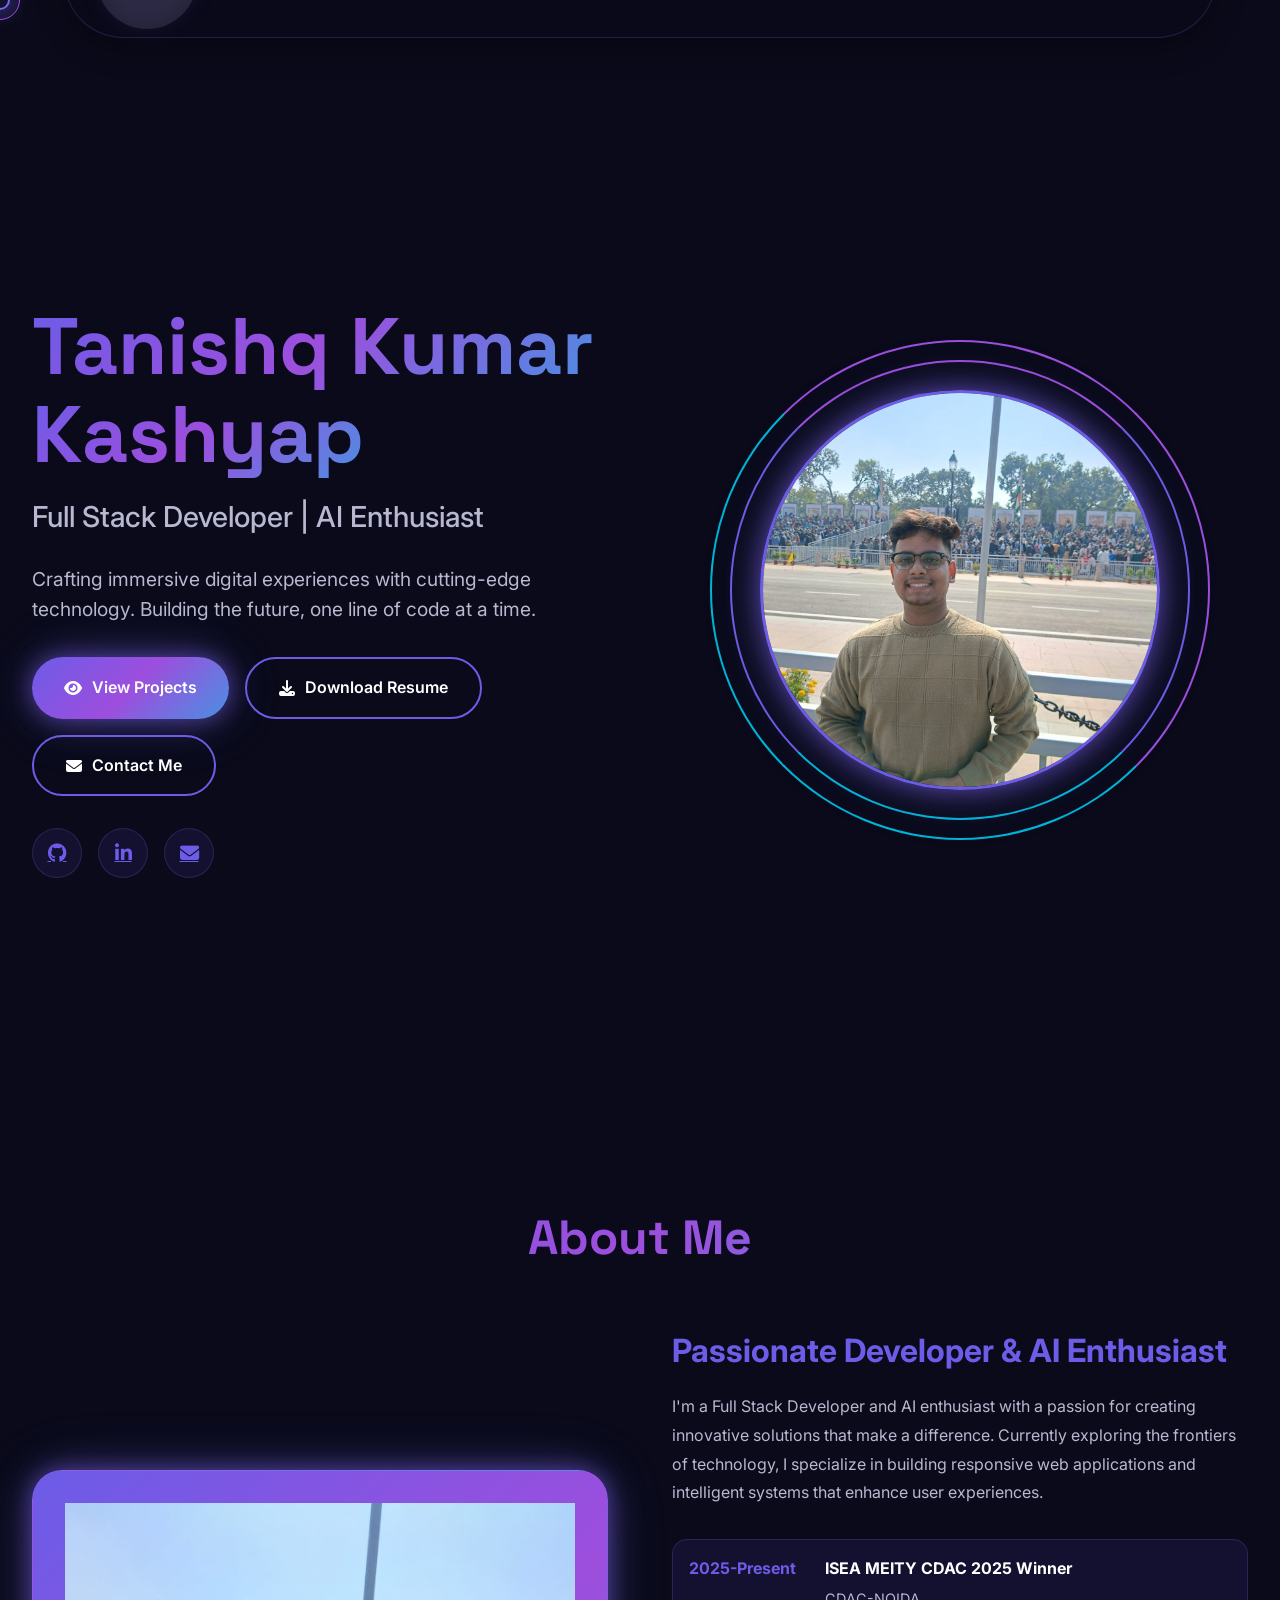
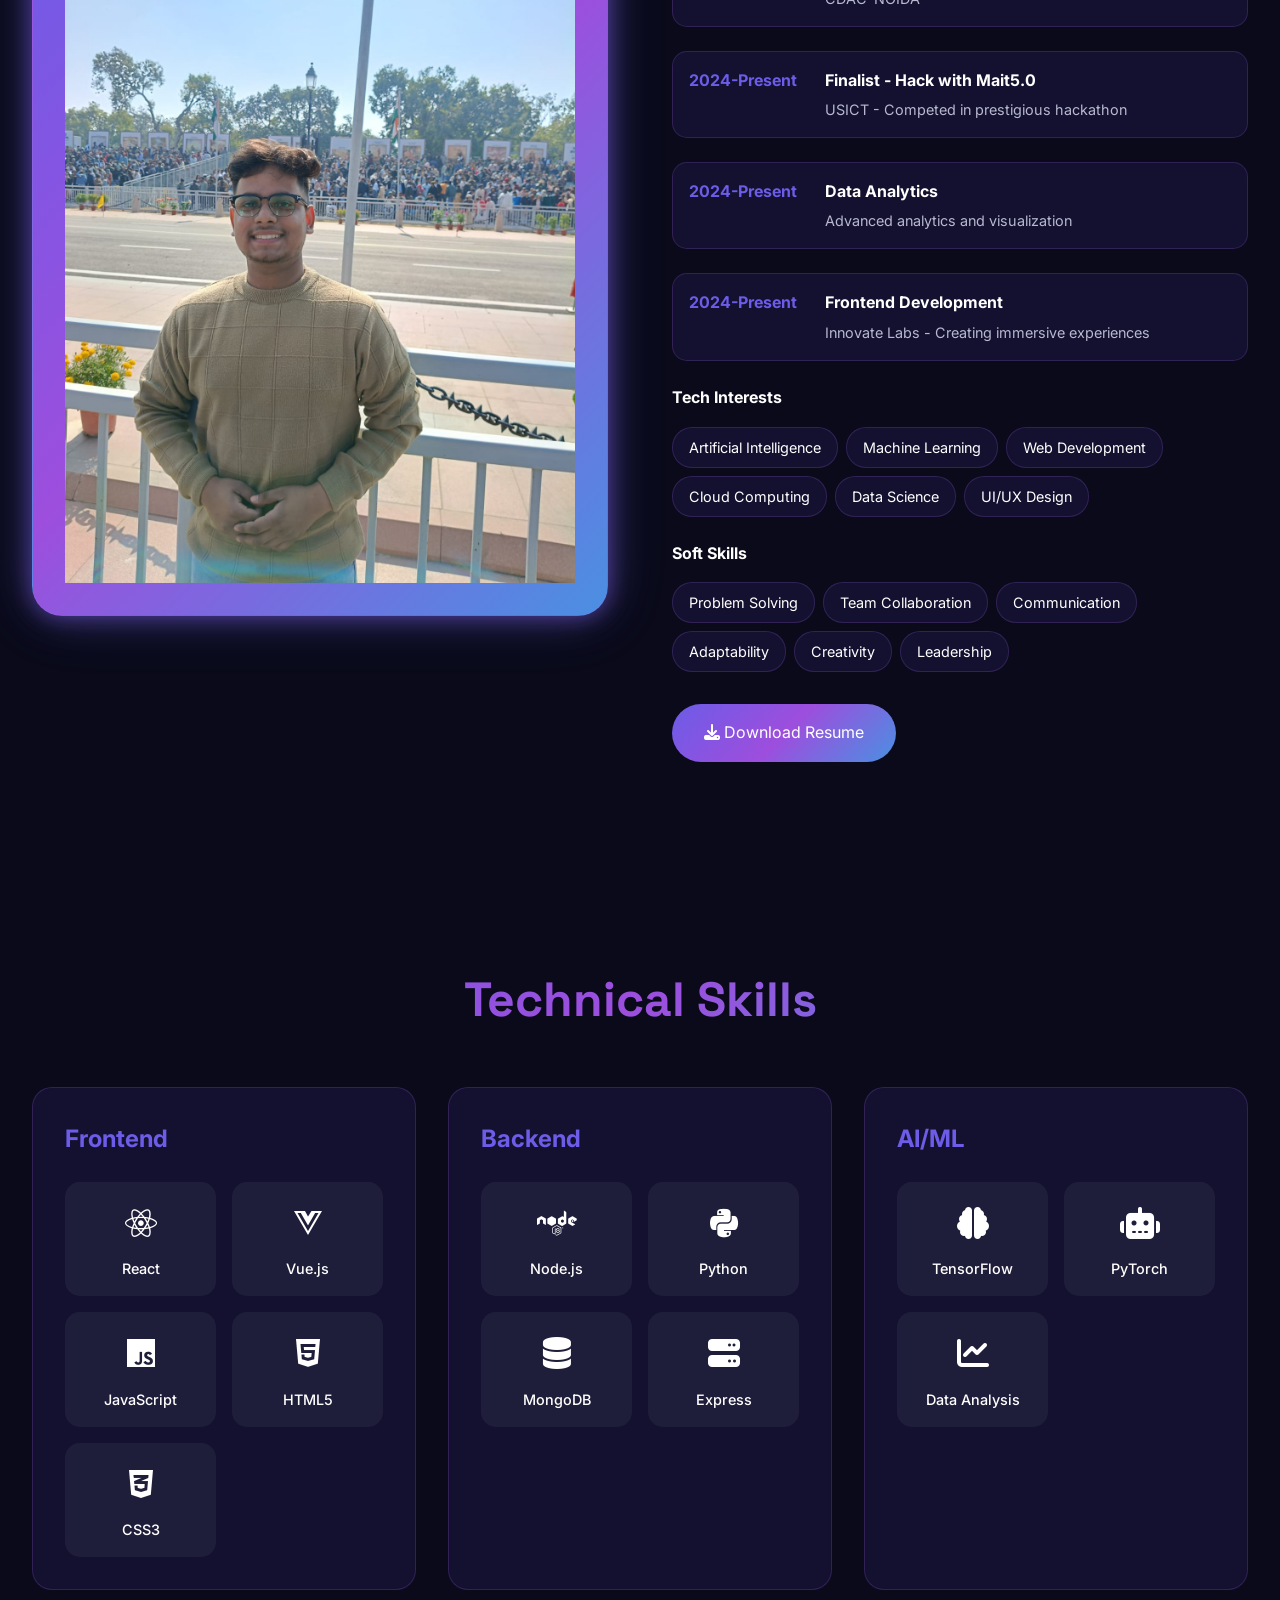
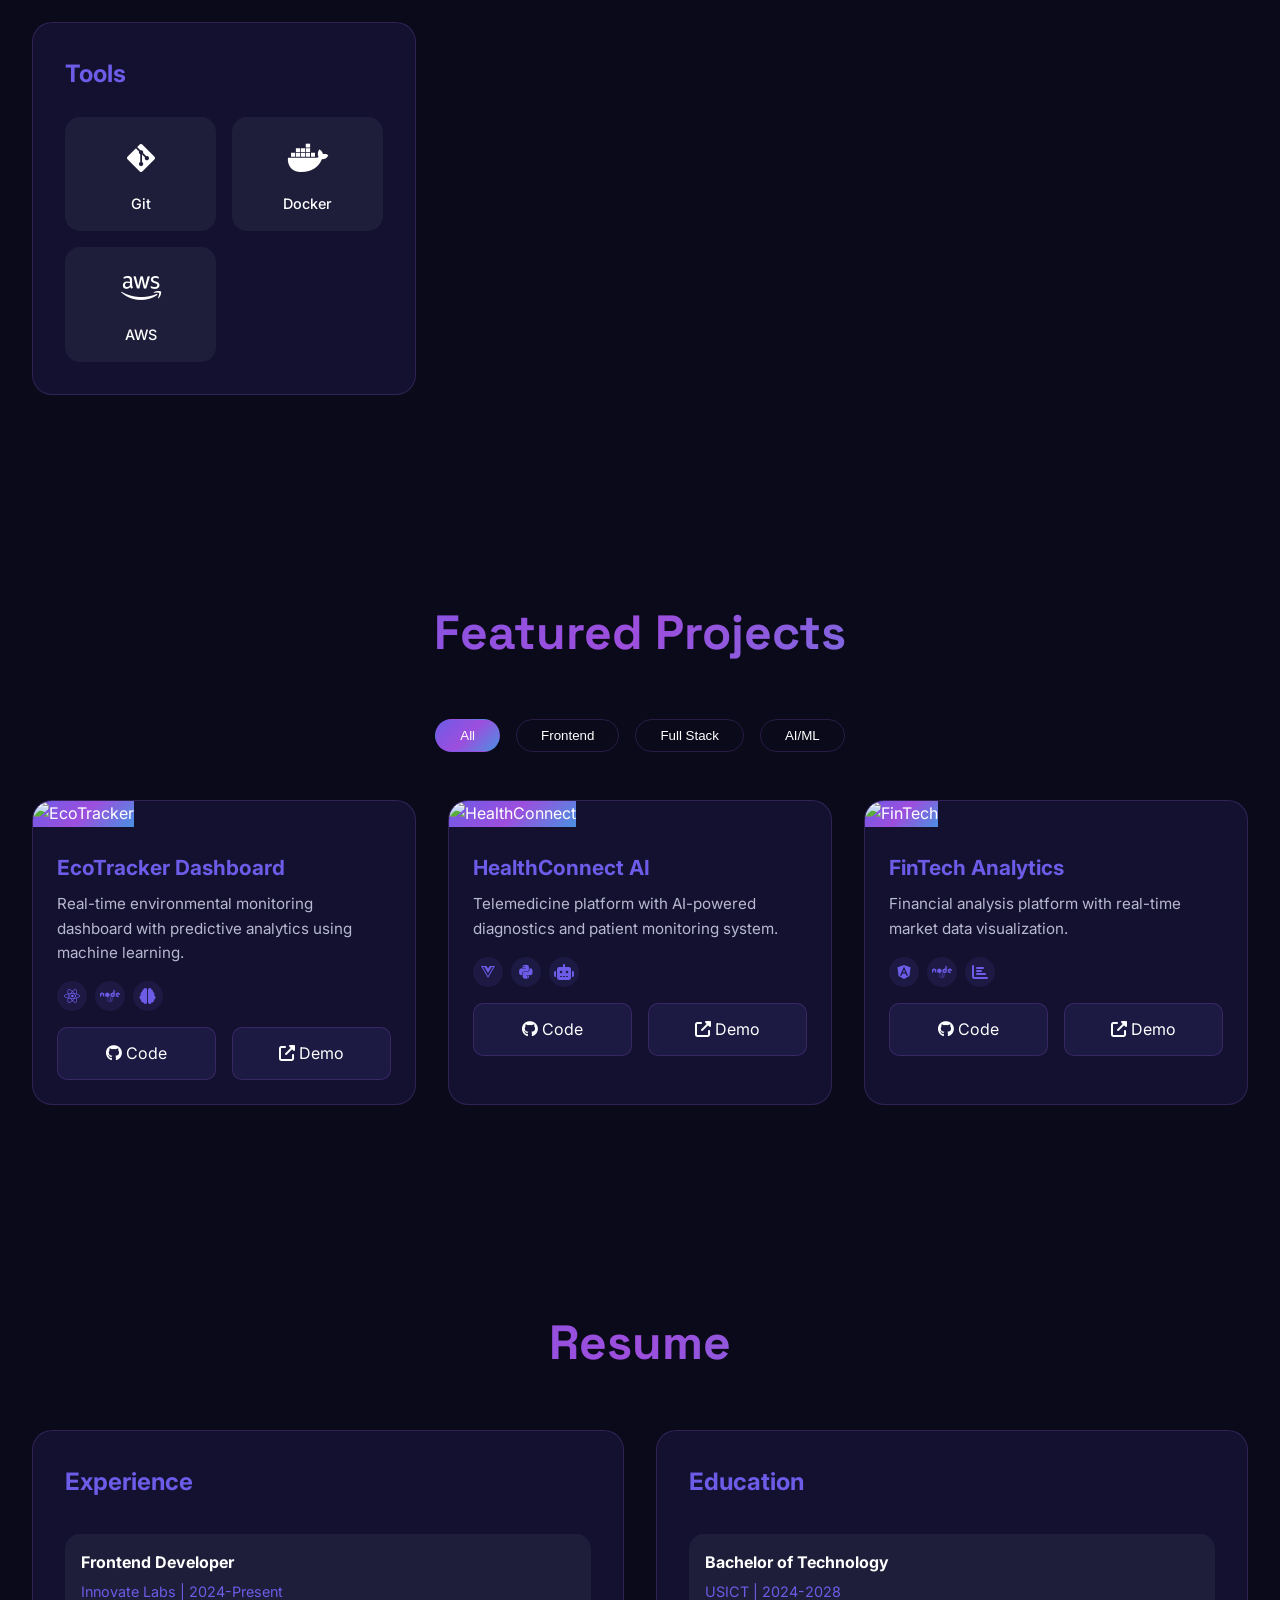
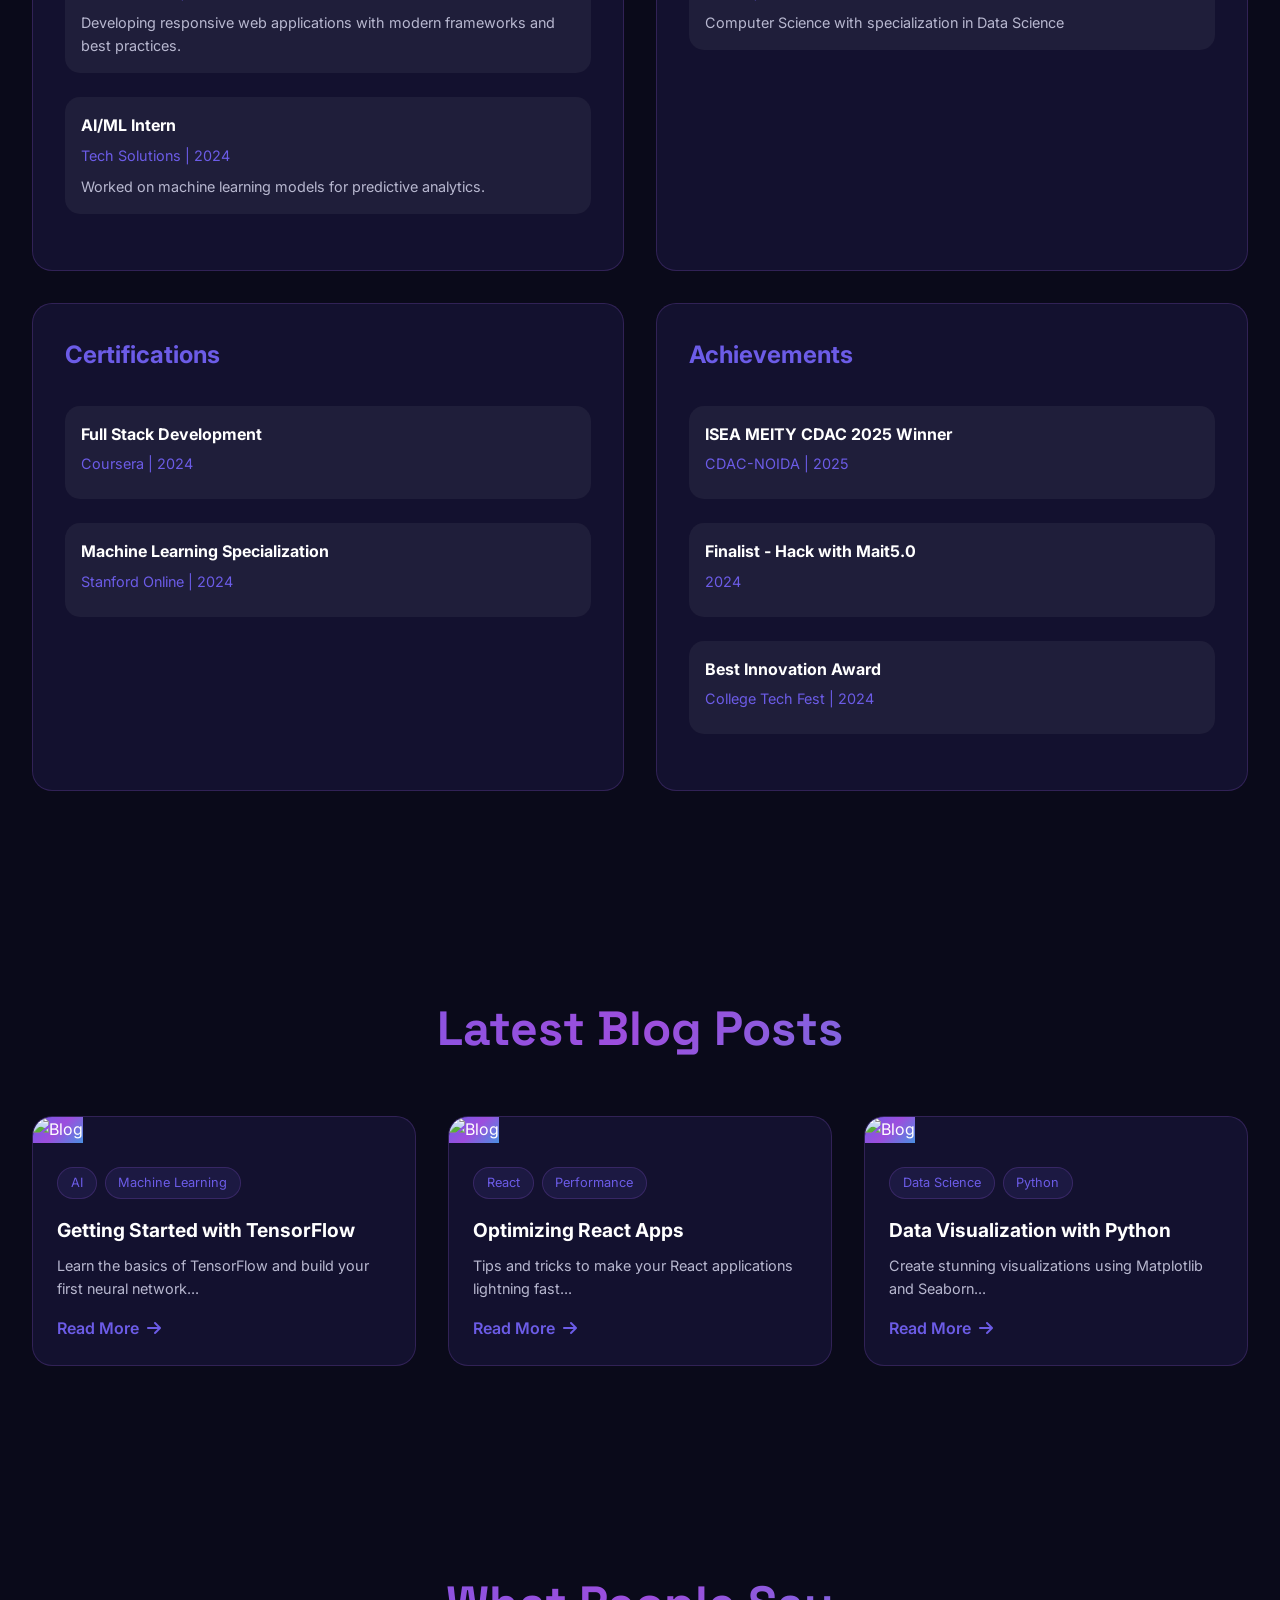
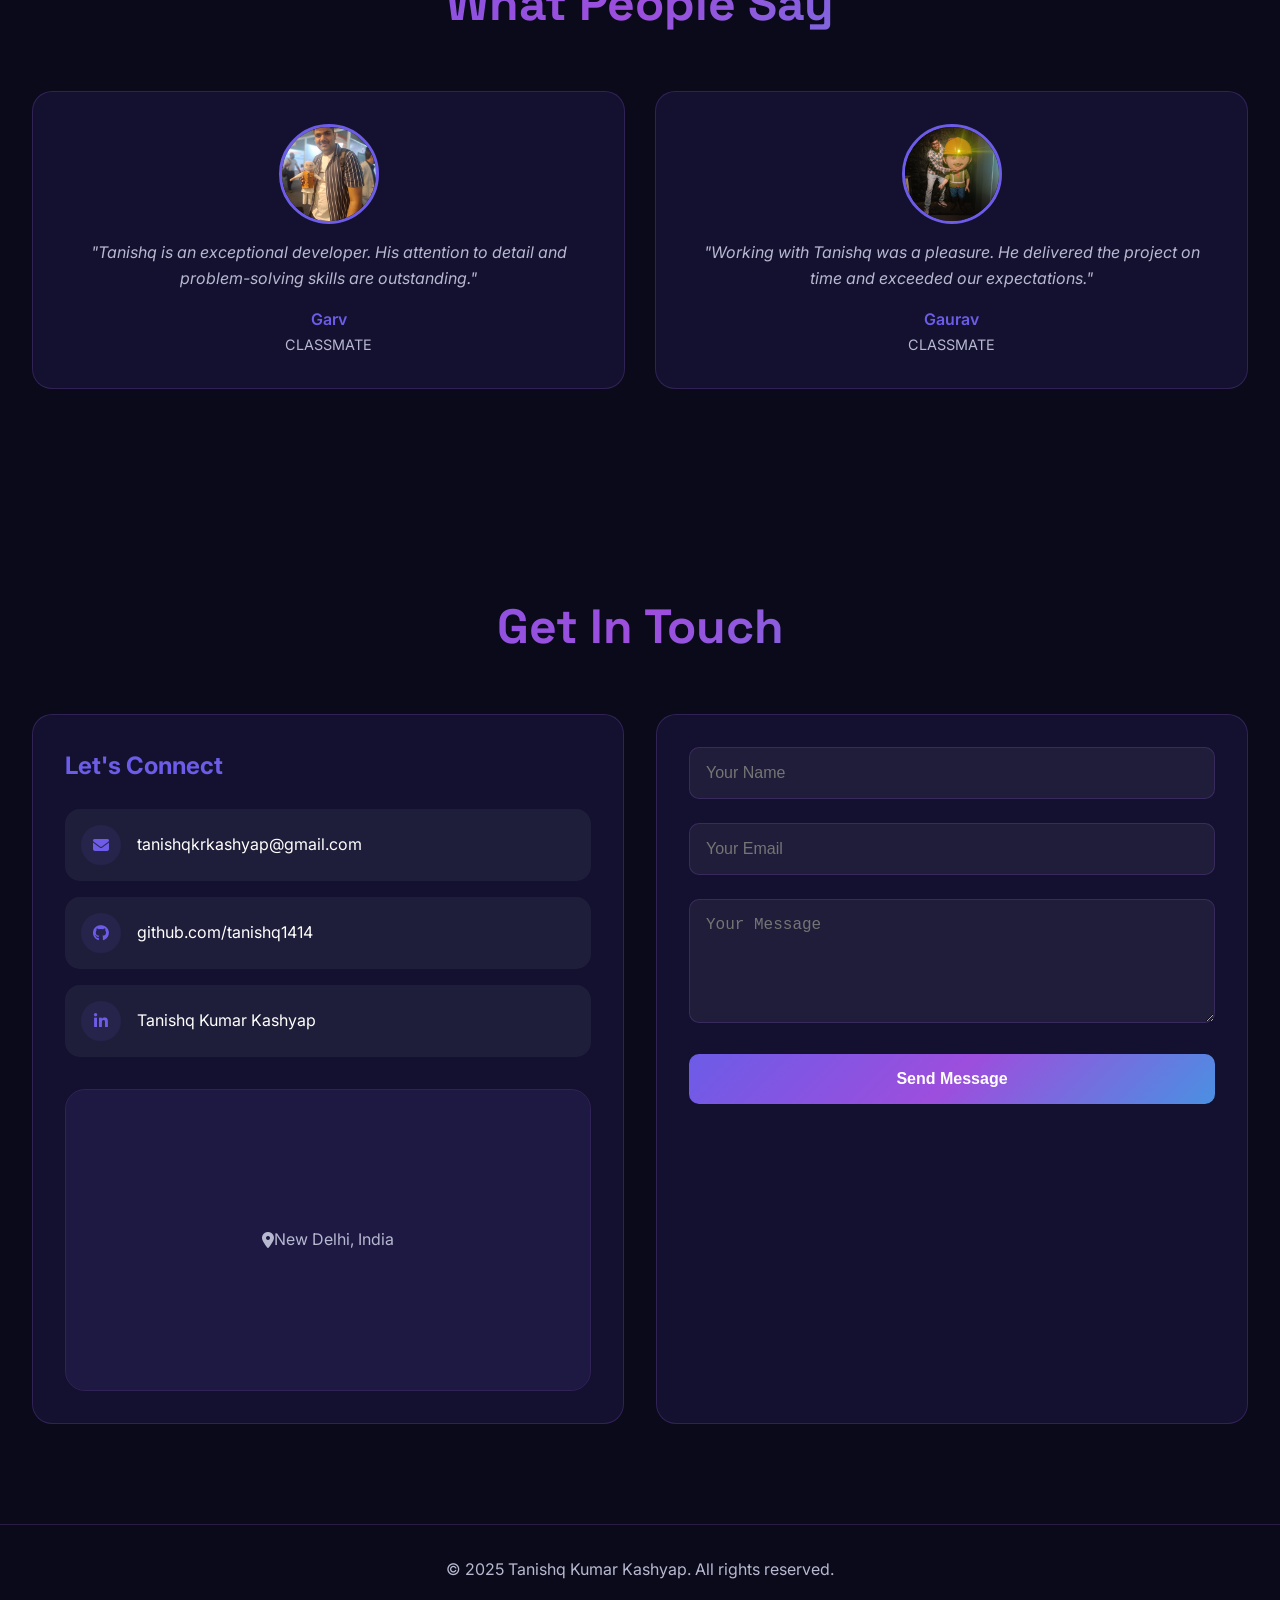
==== index.html @ 273ecbd2 "Add files via upload" ====
<!DOCTYPE html>
<html lang="en">
<head>
    <meta charset="UTF-8">
    <meta name="viewport" content="width=device-width, initial-scale=1.0">
    <title>Tanishq Kumar Kashyap | Award-Winning Portfolio</title>
    
    <!-- SEO Meta Tags -->
    <meta name="description" content="Tanishq Kumar Kashyap - Full Stack Developer & AI Enthusiast. Creating immersive digital experiences with cutting-edge technology.">
    <meta name="keywords" content="Full Stack Developer, AI Enthusiast, React, Node.js, Data Science, Machine Learning">
    <meta name="author" content="Tanishq Kumar Kashyap">
    
    <!-- Open Graph / Social Media Meta Tags -->
    <meta property="og:title" content="Tanishq Kumar Kashyap | Full Stack Developer & AI Enthusiast">
    <meta property="og:description" content="Explore the cosmic portfolio of a Full Stack Developer creating immersive digital experiences">
    <meta property="og:type" content="website">
    
    <link rel="stylesheet" href="style.css">
    <link href="https://fonts.googleapis.com/css2?family=Inter:wght@300;400;500;600;700;800&display=swap" rel="stylesheet">
    <link href="https://fonts.googleapis.com/css2?family=Space+Grotesk:wght@300;400;500;600;700&display=swap" rel="stylesheet">
    
    <!-- Font Awesome -->
    <link rel="stylesheet" href="https://cdnjs.cloudflare.com/ajax/libs/font-awesome/6.4.0/css/all.min.css">
    
    <!-- Swiper CSS for Carousel -->
    <link rel="stylesheet" href="https://cdn.jsdelivr.net/npm/swiper@11/swiper-bundle.min.css" />
</head>
<body>
    <!-- Custom Cursor -->
    <div class="cursor" id="cursor"></div>
    <div class="cursor-follower" id="cursor-follower"></div>

    <!-- Loader -->
    <div class="loader" id="loader">
        <div class="loader-content">
            <div class="loader-spinner"></div>
            <div class="loader-text">TANISHQ KUMAR KASHYAP</div>
            <div class="loader-progress">
                <div class="loader-progress-bar" id="loader-progress-bar"></div>
            </div>
        </div>
    </div>

    <!-- Scroll Progress -->
    <div class="scroll-progress" id="scroll-progress"></div>

    <!-- Navigation -->
    <nav class="navbar" id="navbar">
        <div class="nav-container">
            <div class="nav-logo">
                <img src="logo.png" alt="Tanishq Kumar Kashyap Logo" onerror="this.src='https://via.placeholder.com/100x100/6c5ce7/ffffff?text=TK'">
            </div>
            <div class="nav-links" id="navLinks">
                <a href="#home" class="nav-link">Home</a>
                <a href="#about" class="nav-link">About</a>
                <a href="#skills" class="nav-link">Skills</a>
                <a href="#projects" class="nav-link">Projects</a>
                <a href="#resume" class="nav-link">Resume</a>
                <a href="#blog" class="nav-link">Blog</a>
                <a href="#testimonials" class="nav-link">Testimonials</a>
                <a href="#contact" class="nav-link">Contact</a>
            </div>
            <div class="hamburger" id="hamburger">
                <i class="fas fa-bars"></i>
            </div>
        </div>
    </nav>

    <!-- Particles Canvas -->
    <canvas id="particles-canvas"></canvas>

    <main class="main-container">
        <!-- Hero Section -->
        <section id="home">
            <div class="hero">
                <div class="hero-content">
                    <h1 class="hero-name">
                        <span>Tanishq Kumar</span><br>
                        <span>Kashyap</span>
                    </h1>
                    <div class="hero-tagline">Full Stack Developer | AI Enthusiast</div>
                    <p class="hero-intro">Crafting immersive digital experiences with cutting-edge technology. Building the future, one line of code at a time.</p>
                    
                    <div class="hero-buttons">
                        <a href="#projects" class="btn btn-primary">
                            <i class="fas fa-eye"></i> View Projects
                        </a>
                        <a href="Tanishq_cv.pdf" download class="btn btn-outline">
                            <i class="fas fa-download"></i> Download Resume
                        </a>
                        <a href="#contact" class="btn btn-outline">
                            <i class="fas fa-envelope"></i> Contact Me
                        </a>
                    </div>

                    <div class="hero-socials">
                        <a href="https://github.com/tanishq1414" target="_blank" class="social-icon" aria-label="GitHub">
                            <i class="fab fa-github"></i>
                        </a>
                        <a href="https://www.linkedin.com/in/tanishq-kumar-kashyap-a78788322" target="_blank" class="social-icon" aria-label="LinkedIn">
                            <i class="fab fa-linkedin-in"></i>
                        </a>
                        <a href="mailto:tanishqkrkashyap@gmail.com" class="social-icon" aria-label="Email">
                            <i class="fas fa-envelope"></i>
                        </a>
                    </div>
                </div>

                <div class="hero-image">
                    <div class="profile-container">
                        <div class="orbit-ring"></div>
                        <div class="orbit-ring"></div>
                        <img src="tanishq.jpg" alt="Tanishq Kumar Kashyap" class="profile-img" onerror="this.src='https://via.placeholder.com/400x400/6c5ce7/ffffff?text=TK'">
                    </div>
                </div>
            </div>
        </section>

        <!-- About Section -->
        <section id="about">
            <h2 class="section-title">About Me</h2>
            <div class="about-grid">
                <div class="about-img-container glass-card">
                    <img src="tanishq.jpg" alt="Tanishq Kumar Kashyap" class="about-img" onerror="this.src='https://via.placeholder.com/600x400/6c5ce7/ffffff?text=Tanishq+Kumar'">
                </div>
                <div class="about-content">
                    <h3>Passionate Developer & AI Enthusiast</h3>
                    <p class="about-text">
                        I'm a Full Stack Developer and AI enthusiast with a passion for creating innovative solutions 
                        that make a difference. Currently exploring the frontiers of technology, I specialize in building 
                        responsive web applications and intelligent systems that enhance user experiences.
                    </p>

                    <div class="timeline">
                        <div class="timeline-item">
                            <div class="timeline-year">2025-Present</div>
                            <div class="timeline-content">
                                <h4>ISEA MEITY CDAC 2025 Winner</h4>
                                <p>CDAC-NOIDA</p>
                            </div>
                        </div>
                        <div class="timeline-item">
                            <div class="timeline-year">2024-Present</div>
                            <div class="timeline-content">
                                <h4>Finalist - Hack with Mait5.0</h4>
                                <p>USICT - Competed in prestigious hackathon</p>
                            </div>
                        </div>
                        <div class="timeline-item">
                            <div class="timeline-year">2024-Present</div>
                            <div class="timeline-content">
                                <h4>Data Analytics</h4>
                                <p>Advanced analytics and visualization</p>
                            </div>
                        </div>
                        <div class="timeline-item">
                            <div class="timeline-year">2024-Present</div>
                            <div class="timeline-content">
                                <h4>Frontend Development</h4>
                                <p>Innovate Labs - Creating immersive experiences</p>
                            </div>
                        </div>
                    </div>

                    <h4 style="margin: 1.5rem 0 0.5rem;">Tech Interests</h4>
                    <div class="tech-interests">
                        <span class="tech-tag">Artificial Intelligence</span>
                        <span class="tech-tag">Machine Learning</span>
                        <span class="tech-tag">Web Development</span>
                        <span class="tech-tag">Cloud Computing</span>
                        <span class="tech-tag">Data Science</span>
                        <span class="tech-tag">UI/UX Design</span>
                    </div>

                    <h4 style="margin: 1.5rem 0 0.5rem;">Soft Skills</h4>
                    <div class="tech-interests">
                        <span class="tech-tag">Problem Solving</span>
                        <span class="tech-tag">Team Collaboration</span>
                        <span class="tech-tag">Communication</span>
                        <span class="tech-tag">Adaptability</span>
                        <span class="tech-tag">Creativity</span>
                        <span class="tech-tag">Leadership</span>
                    </div>

                    <a href="Tanishq_cv.pdf" download class="download-resume">
                        <i class="fas fa-download"></i> Download Resume
                    </a>
                </div>
            </div>
        </section>

        <!-- Skills Section -->
        <section id="skills">
            <h2 class="section-title">Technical Skills</h2>
            <div class="skills-categories">
                <div class="skill-category">
                    <h3>Frontend</h3>
                    <div class="skill-items">
                        <div class="skill-item">
                            <div class="skill-icon"><i class="fab fa-react"></i></div>
                            <div class="skill-name">React</div>
                        </div>
                        <div class="skill-item">
                            <div class="skill-icon"><i class="fab fa-vuejs"></i></div>
                            <div class="skill-name">Vue.js</div>
                        </div>
                        <div class="skill-item">
                            <div class="skill-icon"><i class="fab fa-js"></i></div>
                            <div class="skill-name">JavaScript</div>
                        </div>
                        <div class="skill-item">
                            <div class="skill-icon"><i class="fab fa-html5"></i></div>
                            <div class="skill-name">HTML5</div>
                        </div>
                        <div class="skill-item">
                            <div class="skill-icon"><i class="fab fa-css3-alt"></i></div>
                            <div class="skill-name">CSS3</div>
                        </div>
                    </div>
                </div>

                <div class="skill-category">
                    <h3>Backend</h3>
                    <div class="skill-items">
                        <div class="skill-item">
                            <div class="skill-icon"><i class="fab fa-node"></i></div>
                            <div class="skill-name">Node.js</div>
                        </div>
                        <div class="skill-item">
                            <div class="skill-icon"><i class="fab fa-python"></i></div>
                            <div class="skill-name">Python</div>
                        </div>
                        <div class="skill-item">
                            <div class="skill-icon"><i class="fas fa-database"></i></div>
                            <div class="skill-name">MongoDB</div>
                        </div>
                        <div class="skill-item">
                            <div class="skill-icon"><i class="fas fa-server"></i></div>
                            <div class="skill-name">Express</div>
                        </div>
                    </div>
                </div>

                <div class="skill-category">
                    <h3>AI/ML</h3>
                    <div class="skill-items">
                        <div class="skill-item">
                            <div class="skill-icon"><i class="fas fa-brain"></i></div>
                            <div class="skill-name">TensorFlow</div>
                        </div>
                        <div class="skill-item">
                            <div class="skill-icon"><i class="fas fa-robot"></i></div>
                            <div class="skill-name">PyTorch</div>
                        </div>
                        <div class="skill-item">
                            <div class="skill-icon"><i class="fas fa-chart-line"></i></div>
                            <div class="skill-name">Data Analysis</div>
                        </div>
                    </div>
                </div>

                <div class="skill-category">
                    <h3>Tools</h3>
                    <div class="skill-items">
                        <div class="skill-item">
                            <div class="skill-icon"><i class="fab fa-git-alt"></i></div>
                            <div class="skill-name">Git</div>
                        </div>
                        <div class="skill-item">
                            <div class="skill-icon"><i class="fab fa-docker"></i></div>
                            <div class="skill-name">Docker</div>
                        </div>
                        <div class="skill-item">
                            <div class="skill-icon"><i class="fab fa-aws"></i></div>
                            <div class="skill-name">AWS</div>
                        </div>
                    </div>
                </div>
            </div>
        </section>

        <!-- Projects Section -->
        <section id="projects">
            <h2 class="section-title">Featured Projects</h2>
            
            <div class="project-filters">
                <button class="filter-btn active" data-filter="all">All</button>
                <button class="filter-btn" data-filter="frontend">Frontend</button>
                <button class="filter-btn" data-filter="fullstack">Full Stack</button>
                <button class="filter-btn" data-filter="ai">AI/ML</button>
            </div>

            <div class="projects-grid" id="projectsGrid">
                <!-- Project 1 -->
                <div class="project-card" data-category="fullstack">
                    <img src="https://images.unsplash.com/photo-1555066931-4365d14bab8c?w=600&h=400&fit=crop" alt="EcoTracker" class="project-img">
                    <div class="project-content">
                        <h3 class="project-title">EcoTracker Dashboard</h3>
                        <p class="project-desc">Real-time environmental monitoring dashboard with predictive analytics using machine learning.</p>
                        <div class="project-tech">
                            <span class="project-tech-icon"><i class="fab fa-react"></i></span>
                            <span class="project-tech-icon"><i class="fab fa-node"></i></span>
                            <span class="project-tech-icon"><i class="fas fa-brain"></i></span>
                        </div>
                        <div class="project-links">
                            <a href="#" class="project-link"><i class="fab fa-github"></i> Code</a>
                            <a href="#" class="project-link live-demo"><i class="fas fa-external-link-alt"></i> Demo</a>
                        </div>
                    </div>
                </div>

                <!-- Project 2 -->
                <div class="project-card" data-category="ai">
                    <img src="https://images.unsplash.com/photo-1551434678-e076c223a692?w=600&h=400&fit=crop" alt="HealthConnect" class="project-img">
                    <div class="project-content">
                        <h3 class="project-title">HealthConnect AI</h3>
                        <p class="project-desc">Telemedicine platform with AI-powered diagnostics and patient monitoring system.</p>
                        <div class="project-tech">
                            <span class="project-tech-icon"><i class="fab fa-vuejs"></i></span>
                            <span class="project-tech-icon"><i class="fab fa-python"></i></span>
                            <span class="project-tech-icon"><i class="fas fa-robot"></i></span>
                        </div>
                        <div class="project-links">
                            <a href="#" class="project-link"><i class="fab fa-github"></i> Code</a>
                            <a href="#" class="project-link live-demo"><i class="fas fa-external-link-alt"></i> Demo</a>
                        </div>
                    </div>
                </div>

                <!-- Project 3 -->
                <div class="project-card" data-category="frontend">
                    <img src="https://images.unsplash.com/photo-1553877522-43269d4ea984?w=600&h=400&fit=crop" alt="FinTech" class="project-img">
                    <div class="project-content">
                        <h3 class="project-title">FinTech Analytics</h3>
                        <p class="project-desc">Financial analysis platform with real-time market data visualization.</p>
                        <div class="project-tech">
                            <span class="project-tech-icon"><i class="fab fa-angular"></i></span>
                            <span class="project-tech-icon"><i class="fab fa-node"></i></span>
                            <span class="project-tech-icon"><i class="fas fa-chart-bar"></i></span>
                        </div>
                        <div class="project-links">
                            <a href="#" class="project-link"><i class="fab fa-github"></i> Code</a>
                            <a href="#" class="project-link live-demo"><i class="fas fa-external-link-alt"></i> Demo</a>
                        </div>
                    </div>
                </div>
            </div>
        </section>

        <!-- Resume Section -->
        <section id="resume">
            <h2 class="section-title">Resume</h2>
            <div class="resume-container">
                <div class="resume-column">
                    <h3>Experience</h3>
                    <div class="resume-item">
                        <h4>Frontend Developer</h4>
                        <div class="meta">Innovate Labs | 2024-Present</div>
                        <p>Developing responsive web applications with modern frameworks and best practices.</p>
                    </div>
                    <div class="resume-item">
                        <h4>AI/ML Intern</h4>
                        <div class="meta">Tech Solutions | 2024</div>
                        <p>Worked on machine learning models for predictive analytics.</p>
                    </div>
                </div>

                <div class="resume-column">
                    <h3>Education</h3>
                    <div class="resume-item">
                        <h4>Bachelor of Technology</h4>
                        <div class="meta">USICT | 2024-2028</div>
                        <p>Computer Science with specialization in Data Science</p>
                    </div>
                </div>

                <div class="resume-column">
                    <h3>Certifications</h3>
                    <div class="resume-item">
                        <h4>Full Stack Development</h4>
                        <div class="meta">Coursera | 2024</div>
                    </div>
                    <div class="resume-item">
                        <h4>Machine Learning Specialization</h4>
                        <div class="meta">Stanford Online | 2024</div>
                    </div>
                </div>

                <div class="resume-column">
                    <h3>Achievements</h3>
                    <div class="resume-item">
                        <h4>ISEA MEITY CDAC 2025 Winner</h4>
                        <div class="meta">CDAC-NOIDA | 2025</div>
                    </div>
                    <div class="resume-item">
                        <h4>Finalist - Hack with Mait5.0</h4>
                        <div class="meta">2024</div>
                    </div>
                    <div class="resume-item">
                        <h4>Best Innovation Award</h4>
                        <div class="meta">College Tech Fest | 2024</div>
                    </div>
                </div>
            </div>
        </section>

        <!-- Blog Section -->
        <section id="blog">
            <h2 class="section-title">Latest Blog Posts</h2>
            <div class="blog-grid">
                <article class="blog-card">
                    <img src="https://images.unsplash.com/photo-1555066931-4365d14bab8c?w=600&h=400&fit=crop" alt="Blog" class="blog-img">
                    <div class="blog-content">
                        <div class="blog-tags">
                            <span class="blog-tag">AI</span>
                            <span class="blog-tag">Machine Learning</span>
                        </div>
                        <h3 class="blog-title">Getting Started with TensorFlow</h3>
                        <p class="blog-excerpt">Learn the basics of TensorFlow and build your first neural network...</p>
                        <a href="#" class="blog-read-more">Read More <i class="fas fa-arrow-right"></i></a>
                    </div>
                </article>

                <article class="blog-card">
                    <img src="https://images.unsplash.com/photo-1551434678-e076c223a692?w=600&h=400&fit=crop" alt="Blog" class="blog-img">
                    <div class="blog-content">
                        <div class="blog-tags">
                            <span class="blog-tag">React</span>
                            <span class="blog-tag">Performance</span>
                        </div>
                        <h3 class="blog-title">Optimizing React Apps</h3>
                        <p class="blog-excerpt">Tips and tricks to make your React applications lightning fast...</p>
                        <a href="#" class="blog-read-more">Read More <i class="fas fa-arrow-right"></i></a>
                    </div>
                </article>

                <article class="blog-card">
                    <img src="https://images.unsplash.com/photo-1553877522-43269d4ea984?w=600&h=400&fit=crop" alt="Blog" class="blog-img">
                    <div class="blog-content">
                        <div class="blog-tags">
                            <span class="blog-tag">Data Science</span>
                            <span class="blog-tag">Python</span>
                        </div>
                        <h3 class="blog-title">Data Visualization with Python</h3>
                        <p class="blog-excerpt">Create stunning visualizations using Matplotlib and Seaborn...</p>
                        <a href="#" class="blog-read-more">Read More <i class="fas fa-arrow-right"></i></a>
                    </div>
                </article>
            </div>
        </section>

        <!-- Testimonials Section -->
        <section id="testimonials">
            <h2 class="section-title">What People Say</h2>
            <div class="testimonials-carousel swiper">
                <div class="swiper-wrapper">
                    <div class="swiper-slide">
                        <div class="testimonial-card">
                            <img src="garv.jpg" alt="Garv" class="testimonial-img" onerror="this.src='https://via.placeholder.com/100x100/6c5ce7/ffffff?text=G'">
                            <p class="testimonial-text">"Tanishq is an exceptional developer. His attention to detail and problem-solving skills are outstanding."</p>
                            <h4 class="testimonial-name">Garv</h4>
                            <p class="testimonial-role">CLASSMATE</p>
                        </div>
                    </div>
                    <div class="swiper-slide">
                        <div class="testimonial-card">
                            <img src="gaurav.jpg" alt="Gaurav" class="testimonial-img" onerror="this.src='practice js\gaurav.jpg'">
                            <p class="testimonial-text">"Working with Tanishq was a pleasure. He delivered the project on time and exceeded our expectations."</p>
                            <h4 class="testimonial-name">Gaurav</h4>
                            <p class="testimonial-role">CLASSMATE</p>
                        </div>
                    </div>
                </div>
                <div class="swiper-pagination"></div>
            </div>
        </section>

        <!-- Contact Section -->
        <section id="contact">
            <h2 class="section-title">Get In Touch</h2>
            <div class="contact-container">
                <div class="contact-info">
                    <h3>Let's Connect</h3>
                    <div class="contact-detail">
                        <div class="contact-icon"><i class="fas fa-envelope"></i></div>
                        <a href="mailto:tanishqkrkashyap@gmail.com" class="contact-text">tanishqkrkashyap@gmail.com</a>
                    </div>
                    <div class="contact-detail">
                        <div class="contact-icon"><i class="fab fa-github"></i></div>
                        <a href="https://github.com/tanishq1414" target="_blank" class="contact-text">github.com/tanishq1414</a>
                    </div>
                    <div class="contact-detail">
                        <div class="contact-icon"><i class="fab fa-linkedin-in"></i></div>
                        <a href="https://www.linkedin.com/in/tanishq-kumar-kashyap-a78788322" target="_blank" class="contact-text">Tanishq Kumar Kashyap</a>
                    </div>

                    <div class="map-container">
                        <div class="map-placeholder">
                            <i class="fas fa-map-marker-alt"></i> New Delhi, India
                        </div>
                    </div>
                </div>

                <form class="contact-form" id="contactForm">
                    <div class="success-message hidden" id="successMessage">
                        <i class="fas fa-check-circle"></i>
                        <h3>Message Sent!</h3>
                        <p>Thank you for reaching out. I'll get back to you soon.</p>
                    </div>

                    <div id="formFields">
                        <div class="form-group">
                            <input type="text" class="form-control" placeholder="Your Name" required>
                        </div>
                        <div class="form-group">
                            <input type="email" class="form-control" placeholder="Your Email" required>
                        </div>
                        <div class="form-group">
                            <textarea class="form-control" placeholder="Your Message" rows="5" required></textarea>
                        </div>
                        <button type="submit" class="submit-btn">Send Message</button>
                    </div>
                </form>
            </div>
        </section>
    </main>

    <!-- Footer -->
    <footer class="footer">
        <p>&copy; 2025 Tanishq Kumar Kashyap. All rights reserved.</p>
    </footer>

    <!-- Hidden 404 Page Template -->
    <div class="error-page" style="display: none;" id="errorPage">
        <div>
            <div class="error-code">404</div>
            <h2 class="error-title">Page Not Found</h2>
            <p class="error-text">The page you're looking for doesn't exist or has been moved.</p>
            <a href="#home" class="btn btn-primary">Go Home</a>
        </div>
    </div>

    <!-- Scripts -->
    <script src="https://cdn.jsdelivr.net/npm/swiper@11/swiper-bundle.min.js"></script>
    <script src="https://cdnjs.cloudflare.com/ajax/libs/gsap/3.12.5/gsap.min.js"></script>
    <script src="https://cdnjs.cloudflare.com/ajax/libs/gsap/3.12.5/ScrollTrigger.min.js"></script>
    <script src="https://cdnjs.cloudflare.com/ajax/libs/three.js/r128/three.min.js"></script>
    <script src="script.js"></script>
</body>
</html>
---- style.css ----
/* CSS Variables - Purple-Magenta-Blue Theme */
:root {
    --primary: #6c5ce7;
    --secondary: #a463f5;
    --tertiary: #4a90e2;
    --accent-1: #9d4edd;
    --accent-2: #00b4d8;
    --gradient-1: linear-gradient(135deg, #6c5ce7, #9d4edd, #4a90e2);
    --gradient-2: linear-gradient(45deg, #a463f5, #00b4d8);
    --gradient-3: linear-gradient(225deg, #9d4edd, #4a90e2, #6c5ce7);
    --dark-bg: #0a0a1a;
    --darker-bg: #050510;
    --glass-bg: rgba(108, 92, 231, 0.1);
    --glass-border: rgba(164, 99, 245, 0.2);
    --text-light: #ffffff;
    --text-gray: #b8b8d0;
    --neon-glow: 0 0 20px rgba(108, 92, 231, 0.5),
                 0 0 40px rgba(157, 78, 221, 0.3),
                 0 0 60px rgba(74, 144, 226, 0.2);
    --card-shadow: 0 20px 40px rgba(0, 0, 0, 0.4);
}

* {
    margin: 0;
    padding: 0;
    box-sizing: border-box;
}

html {
    scroll-behavior: smooth;
}

body {
    font-family: 'Inter', sans-serif;
    background: var(--dark-bg);
    color: var(--text-light);
    overflow-x: hidden;
    line-height: 1.6;
}

/* Custom Scrollbar */
::-webkit-scrollbar {
    width: 8px;
}

::-webkit-scrollbar-track {
    background: var(--darker-bg);
}

::-webkit-scrollbar-thumb {
    background: var(--gradient-1);
    border-radius: 4px;
}

::-webkit-scrollbar-thumb:hover {
    background: var(--gradient-2);
}

/* Custom Cursor */
.cursor {
    width: 20px;
    height: 20px;
    border: 2px solid var(--primary);
    border-radius: 50%;
    position: fixed;
    pointer-events: none;
    z-index: 9999;
    mix-blend-mode: screen;
    transition: transform 0.2s;
    transform: translate(-50%, -50%);
    box-shadow: var(--neon-glow);
}

.cursor-follower {
    width: 40px;
    height: 40px;
    background: rgba(108, 92, 231, 0.1);
    border-radius: 50%;
    position: fixed;
    pointer-events: none;
    z-index: 9998;
    backdrop-filter: blur(2px);
    transition: transform 0.3s;
    transform: translate(-50%, -50%);
    border: 1px solid var(--accent-1);
}

/* Loader Animation */
.loader {
    position: fixed;
    top: 0;
    left: 0;
    width: 100%;
    height: 100%;
    background: var(--darker-bg);
    z-index: 10000;
    display: flex;
    justify-content: center;
    align-items: center;
    transition: opacity 0.8s, visibility 0.8s;
}

.loader.hidden {
    opacity: 0;
    visibility: hidden;
}

.loader-content {
    text-align: center;
}

.loader-spinner {
    width: 80px;
    height: 80px;
    border: 4px solid var(--glass-bg);
    border-top: 4px solid var(--primary);
    border-right: 4px solid var(--accent-1);
    border-bottom: 4px solid var(--accent-2);
    border-radius: 50%;
    animation: spin 1.5s cubic-bezier(0.68, -0.55, 0.265, 1.55) infinite;
    margin: 0 auto 20px;
    box-shadow: var(--neon-glow);
}

.loader-text {
    font-size: 1.5rem;
    font-weight: 600;
    background: var(--gradient-1);
    -webkit-background-clip: text;
    -webkit-text-fill-color: transparent;
    letter-spacing: 4px;
}

.loader-progress {
    width: 300px;
    height: 4px;
    background: var(--glass-bg);
    border-radius: 2px;
    margin: 20px auto;
    overflow: hidden;
}

.loader-progress-bar {
    height: 100%;
    width: 0%;
    background: var(--gradient-1);
    transition: width 0.3s;
}

@keyframes spin {
    0% { transform: rotate(0deg) scale(1); }
    50% { transform: rotate(180deg) scale(1.2); }
    100% { transform: rotate(360deg) scale(1); }
}

/* Scroll Progress */
.scroll-progress {
    position: fixed;
    top: 0;
    left: 0;
    width: 100%;
    height: 3px;
    background: var(--gradient-1);
    z-index: 1000;
    transform-origin: 0%;
    transform: scaleX(0);
}

/* Navigation */
.navbar {
    position: fixed;
    top: -100px;
    left: 50%;
    transform: translateX(-50%);
    width: 90%;
    max-width: 1300px;
    background: rgba(10, 10, 26, 0.85);
    backdrop-filter: blur(20px);
    z-index: 1000;
    transition: top 0.6s cubic-bezier(0.68, -0.55, 0.265, 1.55);
    border: 1px solid var(--glass-border);
    border-radius: 60px;
    margin-top: 20px;
    box-shadow: 0 10px 30px rgba(0, 0, 0, 0.3);
}

.navbar.visible {
    top: 0;
}

.nav-container {
    max-width: 1400px;
    margin: 0 auto;
    padding: 0.5rem 2rem;
    display: flex;
    justify-content: space-between;
    align-items: center;
}

.nav-logo {
    width: 100px;
    height: 100px;
    display: flex;
    align-items: center;
    justify-content: center;
}

.nav-logo img {
    width: 100%;
    height: 100%;
    object-fit: contain;
    filter: brightness(0) invert(1) drop-shadow(0 0 10px var(--primary));
    transition: all 0.3s;
    border-radius: 50%;
    background: rgba(108, 92, 231, 0.1);
    padding: 5px;
}

.nav-logo img:hover {
    transform: scale(1.1);
    filter: brightness(1) drop-shadow(0 0 20px var(--primary));
}

.nav-links {
    display: flex;
    gap: 1.8rem;
    align-items: center;
}

.nav-link {
    color: var(--text-light);
    text-decoration: none;
    font-weight: 500;
    transition: all 0.3s;
    position: relative;
    padding: 0.4rem 0;
    font-size: 1rem;
    letter-spacing: 0.5px;
}

.nav-link::after {
    content: '';
    position: absolute;
    bottom: 0;
    left: 0;
    width: 0;
    height: 2px;
    background: var(--gradient-1);
    transition: width 0.3s;
}

.nav-link:hover::after {
    width: 100%;
}

.nav-link:hover {
    color: var(--primary);
}

.hamburger {
    display: none;
    cursor: pointer;
    font-size: 1.5rem;
    color: var(--primary);
}

/* Main Container */
.main-container {
    max-width: 1400px;
    margin: 0 auto;
    padding: 0 2rem;
}

/* Sections */
section {
    padding: 100px 0;
    position: relative;
    opacity: 0;
    transform: translateY(50px);
    transition: opacity 0.8s, transform 0.8s;
}

section.visible {
    opacity: 1;
    transform: translateY(0);
}

.section-title {
    font-size: 3rem;
    font-weight: 700;
    margin-bottom: 3rem;
    background: var(--gradient-1);
    -webkit-background-clip: text;
    -webkit-text-fill-color: transparent;
    font-family: 'Space Grotesk', sans-serif;
    text-align: center;
}

/* Particles Background */
#particles-canvas {
    position: fixed;
    top: 0;
    left: 0;
    width: 100%;
    height: 100%;
    z-index: -1;
    pointer-events: none;
}

/* Glass Card */
.glass-card {
    background: rgba(108, 92, 231, 0.05);
    backdrop-filter: blur(10px);
    border: 1px solid var(--glass-border);
    border-radius: 30px;
    padding: 2rem;
    box-shadow: var(--card-shadow);
    transition: all 0.3s;
}

.glass-card:hover {
    transform: translateY(-5px);
    box-shadow: var(--neon-glow);
    border-color: var(--accent-1);
}

/* Hero Section */
.hero {
    min-height: 100vh;
    display: flex;
    align-items: center;
    justify-content: space-between;
    gap: 4rem;
    padding-top: 80px;
}

.hero-content {
    flex: 1;
}

.hero-name {
    font-size: 5rem;
    font-weight: 800;
    line-height: 1.1;
    margin-bottom: 1rem;
    font-family: 'Space Grotesk', sans-serif;
}

.hero-name span {
    background: var(--gradient-1);
    -webkit-background-clip: text;
    -webkit-text-fill-color: transparent;
}

.hero-tagline {
    font-size: 1.8rem;
    font-weight: 500;
    margin-bottom: 1.5rem;
    color: var(--text-gray);
}

.hero-intro {
    font-size: 1.2rem;
    color: var(--text-gray);
    margin-bottom: 2rem;
    max-width: 600px;
}

.hero-buttons {
    display: flex;
    gap: 1rem;
    margin-bottom: 2rem;
    flex-wrap: wrap;
}

.btn {
    padding: 1rem 2rem;
    border-radius: 50px;
    font-weight: 600;
    text-decoration: none;
    transition: all 0.3s;
    display: inline-flex;
    align-items: center;
    gap: 10px;
    font-size: 1rem;
    cursor: pointer;
    border: none;
}

.btn-primary {
    background: var(--gradient-1);
    color: white;
    box-shadow: var(--neon-glow);
}

.btn-primary:hover {
    transform: translateY(-5px);
    box-shadow: 0 0 30px var(--primary);
}

.btn-outline {
    background: transparent;
    border: 2px solid var(--primary);
    color: var(--text-light);
}

.btn-outline:hover {
    background: var(--primary);
    transform: translateY(-5px);
}

.hero-socials {
    display: flex;
    gap: 1rem;
}

.social-icon {
    width: 50px;
    height: 50px;
    border-radius: 50%;
    background: var(--glass-bg);
    border: 1px solid var(--glass-border);
    display: flex;
    align-items: center;
    justify-content: center;
    color: var(--primary);
    font-size: 1.2rem;
    transition: all 0.3s;
}

.social-icon:hover {
    background: var(--gradient-1);
    color: white;
    transform: translateY(-5px);
    box-shadow: var(--neon-glow);
}

.hero-image {
    flex: 1;
    position: relative;
}

.profile-container {
    position: relative;
    width: 400px;
    height: 400px;
    margin: 0 auto;
}

.profile-img {
    width: 100%;
    height: 100%;
    border-radius: 50%;
    object-fit: cover;
    border: 3px solid var(--primary);
    box-shadow: var(--neon-glow);
    position: relative;
    z-index: 2;
    animation: float 6s ease-in-out infinite;
    background: var(--gradient-1);
    min-height: 400px;
    display: flex;
    align-items: center;
    justify-content: center;
    color: white;
    font-size: 2rem;
}

@keyframes float {
    0%, 100% { transform: translateY(0); }
    50% { transform: translateY(-20px); }
}

.orbit-ring {
    position: absolute;
    top: -30px;
    left: -30px;
    right: -30px;
    bottom: -30px;
    border: 2px solid var(--primary);
    border-radius: 50%;
    animation: orbit 10s linear infinite;
    border-top-color: var(--accent-1);
    border-bottom-color: var(--accent-2);
}

.orbit-ring:nth-child(2) {
    top: -50px;
    left: -50px;
    right: -50px;
    bottom: -50px;
    animation: orbit 15s linear infinite reverse;
    border-left-color: var(--accent-2);
    border-right-color: var(--accent-1);
}

@keyframes orbit {
    0% { transform: rotate(0deg); }
    100% { transform: rotate(360deg); }
}

/* About Section */
.about-grid {
    display: grid;
    grid-template-columns: 1fr 1fr;
    gap: 4rem;
    align-items: center;
}

.about-img-container {
    position: relative;
    border-radius: 30px;
    overflow: hidden;
    box-shadow: var(--neon-glow);
    min-height: 400px;
    background: var(--gradient-1);
    display: flex;
    align-items: center;
    justify-content: center;
}

.about-img {
    width: 100%;
    height: auto;
    transition: transform 0.5s;
    min-height: 400px;
    object-fit: cover;
}

.about-img:hover {
    transform: scale(1.05);
}

.about-content h3 {
    font-size: 2rem;
    margin-bottom: 1rem;
    color: var(--primary);
}

.about-text {
    color: var(--text-gray);
    margin-bottom: 2rem;
    line-height: 1.8;
}

.timeline {
    margin-top: 2rem;
}

.timeline-item {
    display: flex;
    gap: 1rem;
    margin-bottom: 1.5rem;
    padding: 1rem;
    background: var(--glass-bg);
    border-radius: 15px;
    border: 1px solid var(--glass-border);
    transition: all 0.3s;
}

.timeline-item:hover {
    transform: translateX(10px);
    border-color: var(--primary);
    box-shadow: var(--neon-glow);
}

.timeline-year {
    font-weight: 700;
    color: var(--primary);
    min-width: 120px;
}

.timeline-content h4 {
    margin-bottom: 0.3rem;
    color: var(--text-light);
}

.timeline-content p {
    color: var(--text-gray);
    font-size: 0.9rem;
}

.tech-interests {
    display: flex;
    flex-wrap: wrap;
    gap: 0.5rem;
    margin-top: 1rem;
}

.tech-tag {
    padding: 0.5rem 1rem;
    background: var(--glass-bg);
    border: 1px solid var(--glass-border);
    border-radius: 20px;
    font-size: 0.9rem;
    color: var(--text-light);
    transition: all 0.3s;
}

.tech-tag:hover {
    background: var(--gradient-1);
    transform: scale(1.05);
}

/* Skills Section */
.skills-categories {
    display: grid;
    grid-template-columns: repeat(auto-fit, minmax(300px, 1fr));
    gap: 2rem;
}

.skill-category {
    background: var(--glass-bg);
    border: 1px solid var(--glass-border);
    border-radius: 20px;
    padding: 2rem;
    transition: all 0.3s;
}

.skill-category:hover {
    transform: translateY(-10px);
    border-color: var(--primary);
    box-shadow: var(--neon-glow);
}

.skill-category h3 {
    font-size: 1.5rem;
    margin-bottom: 1.5rem;
    color: var(--primary);
}

.skill-items {
    display: grid;
    grid-template-columns: repeat(auto-fit, minmax(100px, 1fr));
    gap: 1rem;
}

.skill-item {
    text-align: center;
    padding: 1rem;
    background: rgba(255, 255, 255, 0.05);
    border-radius: 15px;
    transition: all 0.3s;
}

.skill-item:hover {
    background: var(--gradient-1);
    transform: scale(1.05);
}

.skill-icon {
    font-size: 2rem;
    margin-bottom: 0.5rem;
}

.skill-name {
    font-size: 0.9rem;
    font-weight: 500;
}

/* Projects Section */
.project-filters {
    display: flex;
    justify-content: center;
    gap: 1rem;
    margin-bottom: 3rem;
    flex-wrap: wrap;
}

.filter-btn {
    padding: 0.5rem 1.5rem;
    background: transparent;
    border: 1px solid var(--glass-border);
    color: var(--text-light);
    border-radius: 30px;
    cursor: pointer;
    transition: all 0.3s;
}

.filter-btn:hover,
.filter-btn.active {
    background: var(--gradient-1);
    border-color: transparent;
}

.projects-grid {
    display: grid;
    grid-template-columns: repeat(auto-fill, minmax(350px, 1fr));
    gap: 2rem;
}

.project-card {
    background: var(--glass-bg);
    border: 1px solid var(--glass-border);
    border-radius: 20px;
    overflow: hidden;
    transition: all 0.3s;
    opacity: 1;
    transform: scale(1);
}

.project-card.hidden {
    display: none;
}

.project-card:hover {
    transform: translateY(-10px);
    border-color: var(--primary);
    box-shadow: var(--neon-glow);
}

.project-img {
    width: 100%;
    height: 200px;
    object-fit: cover;
    transition: transform 0.5s;
}

.project-card:hover .project-img {
    transform: scale(1.1);
}

.project-content {
    padding: 1.5rem;
}

.project-title {
    font-size: 1.3rem;
    margin-bottom: 0.5rem;
    color: var(--primary);
}

.project-desc {
    color: var(--text-gray);
    font-size: 0.95rem;
    margin-bottom: 1rem;
    line-height: 1.6;
}

.project-tech {
    display: flex;
    flex-wrap: wrap;
    gap: 0.5rem;
    margin-bottom: 1rem;
}

.project-tech-icon {
    width: 30px;
    height: 30px;
    border-radius: 50%;
    background: var(--glass-bg);
    display: flex;
    align-items: center;
    justify-content: center;
    font-size: 1rem;
    color: var(--primary);
}

.project-links {
    display: flex;
    gap: 1rem;
}

.project-link {
    flex: 1;
    padding: 0.8rem;
    text-align: center;
    background: var(--glass-bg);
    border: 1px solid var(--glass-border);
    color: var(--text-light);
    text-decoration: none;
    border-radius: 10px;
    transition: all 0.3s;
}

.project-link:hover {
    background: var(--gradient-1);
    border-color: transparent;
}

/* Resume Section */
.resume-container {
    display: grid;
    grid-template-columns: 1fr 1fr;
    gap: 2rem;
}

.resume-column {
    background: var(--glass-bg);
    border: 1px solid var(--glass-border);
    border-radius: 20px;
    padding: 2rem;
}

.resume-column h3 {
    font-size: 1.5rem;
    margin-bottom: 2rem;
    color: var(--primary);
}

.resume-item {
    margin-bottom: 1.5rem;
    padding: 1rem;
    background: rgba(255, 255, 255, 0.05);
    border-radius: 15px;
    transition: all 0.3s;
}

.resume-item:hover {
    transform: translateX(10px);
    border-left: 3px solid var(--primary);
}

.resume-item h4 {
    margin-bottom: 0.3rem;
}

.resume-item .meta {
    color: var(--primary);
    font-size: 0.9rem;
    margin-bottom: 0.5rem;
}

.resume-item p {
    color: var(--text-gray);
    font-size: 0.9rem;
}

.download-resume {
    display: inline-block;
    margin-top: 2rem;
    padding: 1rem 2rem;
    background: var(--gradient-1);
    color: white;
    text-decoration: none;
    border-radius: 50px;
    transition: all 0.3s;
}

.download-resume:hover {
    transform: translateY(-5px);
    box-shadow: var(--neon-glow);
}

/* Blog Section */
.blog-grid {
    display: grid;
    grid-template-columns: repeat(auto-fill, minmax(300px, 1fr));
    gap: 2rem;
}

.blog-card {
    background: var(--glass-bg);
    border: 1px solid var(--glass-border);
    border-radius: 20px;
    overflow: hidden;
    transition: all 0.3s;
}

.blog-card:hover {
    transform: translateY(-10px);
    border-color: var(--primary);
    box-shadow: var(--neon-glow);
}

.blog-img {
    width: 100%;
    height: 200px;
    object-fit: cover;
}

.blog-content {
    padding: 1.5rem;
}

.blog-tags {
    display: flex;
    flex-wrap: wrap;
    gap: 0.5rem;
    margin-bottom: 1rem;
}

.blog-tag {
    padding: 0.3rem 0.8rem;
    background: var(--glass-bg);
    border: 1px solid var(--glass-border);
    border-radius: 20px;
    font-size: 0.8rem;
    color: var(--primary);
}

.blog-title {
    font-size: 1.2rem;
    margin-bottom: 0.5rem;
}

.blog-excerpt {
    color: var(--text-gray);
    font-size: 0.9rem;
    margin-bottom: 1rem;
}

.blog-read-more {
    color: var(--primary);
    text-decoration: none;
    font-weight: 600;
    display: inline-flex;
    align-items: center;
    gap: 0.5rem;
}

.blog-read-more:hover {
    gap: 1rem;
}

/* Testimonials Section */
.testimonials-carousel {
    padding: 2rem 0;
}

.testimonial-card {
    background: var(--glass-bg);
    border: 1px solid var(--glass-border);
    border-radius: 20px;
    padding: 2rem;
    text-align: center;
}

.testimonial-img {
    width: 100px;
    height: 100px;
    border-radius: 50%;
    margin: 0 auto 1rem;
    border: 3px solid var(--primary);
    object-fit: cover;
    background: var(--gradient-1);
    display: flex;
    align-items: center;
    justify-content: center;
    color: white;
    font-size: 2rem;
}

.testimonial-text {
    color: var(--text-gray);
    margin-bottom: 1rem;
    font-style: italic;
}

.testimonial-name {
    font-weight: 600;
    color: var(--primary);
}

.testimonial-role {
    font-size: 0.9rem;
    color: var(--text-gray);
}

/* Contact Section */
.contact-container {
    display: grid;
    grid-template-columns: 1fr 1fr;
    gap: 2rem;
}

.contact-info {
    background: var(--glass-bg);
    border: 1px solid var(--glass-border);
    border-radius: 20px;
    padding: 2rem;
}

.contact-info h3 {
    font-size: 1.5rem;
    margin-bottom: 1.5rem;
    color: var(--primary);
}

.contact-detail {
    display: flex;
    align-items: center;
    gap: 1rem;
    margin-bottom: 1rem;
    padding: 1rem;
    background: rgba(255, 255, 255, 0.05);
    border-radius: 15px;
    transition: all 0.3s;
}

.contact-detail:hover {
    transform: translateX(10px);
    border-left: 3px solid var(--primary);
}

.contact-icon {
    width: 40px;
    height: 40px;
    border-radius: 50%;
    background: var(--glass-bg);
    display: flex;
    align-items: center;
    justify-content: center;
    color: var(--primary);
}

.contact-text {
    color: var(--text-light);
    text-decoration: none;
}

.contact-form {
    background: var(--glass-bg);
    border: 1px solid var(--glass-border);
    border-radius: 20px;
    padding: 2rem;
}

.form-group {
    margin-bottom: 1.5rem;
}

.form-control {
    width: 100%;
    padding: 1rem;
    background: rgba(255, 255, 255, 0.05);
    border: 1px solid var(--glass-border);
    border-radius: 10px;
    color: var(--text-light);
    font-size: 1rem;
    transition: all 0.3s;
}

.form-control:focus {
    outline: none;
    border-color: var(--primary);
    box-shadow: var(--neon-glow);
}

.submit-btn {
    width: 100%;
    padding: 1rem;
    background: var(--gradient-1);
    color: white;
    border: none;
    border-radius: 10px;
    font-size: 1rem;
    font-weight: 600;
    cursor: pointer;
    transition: all 0.3s;
}

.submit-btn:hover {
    transform: translateY(-5px);
    box-shadow: var(--neon-glow);
}

.success-message {
    text-align: center;
    padding: 2rem;
    background: rgba(108, 92, 231, 0.1);
    border: 1px solid var(--primary);
    border-radius: 20px;
}

.success-message i {
    font-size: 3rem;
    color: var(--primary);
    margin-bottom: 1rem;
}

.success-message.hidden {
    display: none;
}

/* Map */
.map-container {
    margin-top: 2rem;
    border-radius: 20px;
    overflow: hidden;
    border: 1px solid var(--glass-border);
}

.map-placeholder {
    width: 100%;
    height: 300px;
    background: var(--glass-bg);
    display: flex;
    align-items: center;
    justify-content: center;
    color: var(--text-gray);
}

/* 404 Page */
.error-page {
    min-height: 100vh;
    display: flex;
    align-items: center;
    justify-content: center;
    text-align: center;
    padding: 2rem;
}

.error-code {
    font-size: 10rem;
    font-weight: 800;
    background: var(--gradient-1);
    -webkit-background-clip: text;
    -webkit-text-fill-color: transparent;
    line-height: 1;
}

.error-title {
    font-size: 2rem;
    margin-bottom: 1rem;
}

.error-text {
    color: var(--text-gray);
    margin-bottom: 2rem;
}

/* Footer */
.footer {
    text-align: center;
    padding: 2rem;
    border-top: 1px solid var(--glass-border);
    color: var(--text-gray);
}

/* Image Fallback */
img {
    background: var(--gradient-1);
    position: relative;
}

img[alt="Tanishq Kumar Kashyap"] {
    min-height: 300px;
    display: flex;
    align-items: center;
    justify-content: center;
}

img[alt="Client"] {
    min-height: 100px;
    display: flex;
    align-items: center;
    justify-content: center;
}

/* Responsive Design */
@media (max-width: 1024px) {
    .hero {
        flex-direction: column;
        text-align: center;
    }

    .hero-content {
        order: 2;
    }

    .hero-image {
        order: 1;
    }

    .hero-buttons {
        justify-content: center;
    }

    .hero-socials {
        justify-content: center;
    }

    .about-grid {
        grid-template-columns: 1fr;
    }

    .contact-container {
        grid-template-columns: 1fr;
    }

    .resume-container {
        grid-template-columns: 1fr;
    }
}

@media (max-width: 768px) {
    .navbar {
        width: 95%;
        border-radius: 40px;
        margin-top: 10px;
    }
    
    .nav-container {
        padding: 0.4rem 1.2rem;
    }
    
    .nav-logo {
        width: 70px;
        height: 70px;
    }
    
    .nav-links {
        display: none;
    }

    .nav-links.active {
        display: flex;
        flex-direction: column;
        position: absolute;
        top: 100%;
        left: 0;
        width: 100%;
        background: rgba(10, 10, 26, 0.95);
        backdrop-filter: blur(10px);
        padding: 1.5rem;
        border-radius: 30px;
        margin-top: 10px;
        border: 1px solid var(--glass-border);
        gap: 1rem;
    }

    .hamburger {
        display: block;
    }

    .hero-name {
        font-size: 3rem;
    }

    .hero-tagline {
        font-size: 1.4rem;
    }

    .profile-container {
        width: 300px;
        height: 300px;
    }

    .profile-img {
        min-height: 300px;
    }

    .section-title {
        font-size: 2.2rem;
    }

    .projects-grid {
        grid-template-columns: 1fr;
    }
}

@media (max-width: 480px) {
    .hero-buttons {
        flex-direction: column;
    }

    .btn {
        width: 100%;
        justify-content: center;
    }

    .profile-container {
        width: 250px;
        height: 250px;
    }

    .profile-img {
        min-height: 250px;
    }
}

/* Tablet Responsive Adjustments */
@media (min-width: 769px) and (max-width: 1024px) {
    .navbar {
        width: 92%;
        border-radius: 50px;
    }
    
    .nav-logo {
        width: 85px;
        height: 85px;
    }
    
    .nav-links {
        gap: 1.2rem;
    }
    
    .nav-link {
        font-size: 0.95rem;
    }
}

/* Large Desktop Screens */
@media (min-width: 1400px) {
    .navbar {
        width: 85%;
    }
}

/* Accessibility */
.sr-only {
    position: absolute;
    width: 1px;
    height: 1px;
    padding: 0;
    margin: -1px;
    overflow: hidden;
    clip: rect(0, 0, 0, 0);
    white-space: nowrap;
    border-width: 0;
}

/* Focus styles */
:focus-visible {
    outline: 2px solid var(--primary);
    outline-offset: 2px;
}
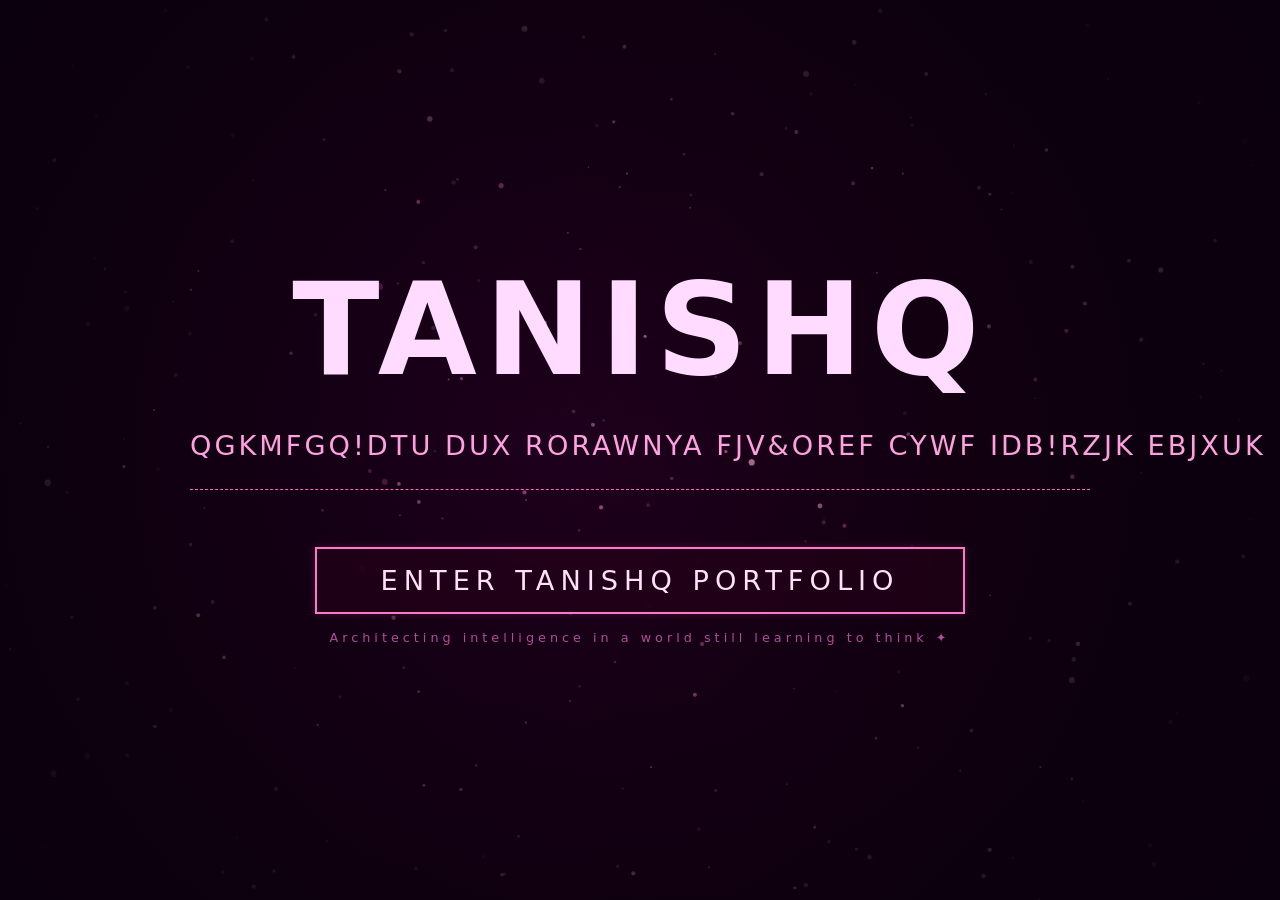
==== commit fcb709bf: "Update index.html" ====
--- a/index.html
+++ b/index.html
@@ -1,550 +1,614 @@
 <!DOCTYPE html>
 <html lang="en">
 <head>
-    <meta charset="UTF-8">
-    <meta name="viewport" content="width=device-width, initial-scale=1.0">
-    <title>Tanishq Kumar Kashyap | Award-Winning Portfolio</title>
-    
-    <!-- SEO Meta Tags -->
-    <meta name="description" content="Tanishq Kumar Kashyap - Full Stack Developer & AI Enthusiast. Creating immersive digital experiences with cutting-edge technology.">
-    <meta name="keywords" content="Full Stack Developer, AI Enthusiast, React, Node.js, Data Science, Machine Learning">
-    <meta name="author" content="Tanishq Kumar Kashyap">
-    
-    <!-- Open Graph / Social Media Meta Tags -->
-    <meta property="og:title" content="Tanishq Kumar Kashyap | Full Stack Developer & AI Enthusiast">
-    <meta property="og:description" content="Explore the cosmic portfolio of a Full Stack Developer creating immersive digital experiences">
-    <meta property="og:type" content="website">
-    
-    <link rel="stylesheet" href="style.css">
-    <link href="https://fonts.googleapis.com/css2?family=Inter:wght@300;400;500;600;700;800&display=swap" rel="stylesheet">
-    <link href="https://fonts.googleapis.com/css2?family=Space+Grotesk:wght@300;400;500;600;700&display=swap" rel="stylesheet">
-    
-    <!-- Font Awesome -->
-    <link rel="stylesheet" href="https://cdnjs.cloudflare.com/ajax/libs/font-awesome/6.4.0/css/all.min.css">
-    
-    <!-- Swiper CSS for Carousel -->
-    <link rel="stylesheet" href="https://cdn.jsdelivr.net/npm/swiper@11/swiper-bundle.min.css" />
+  <meta charset="UTF-8">
+  <meta name="viewport" content="width=device-width, initial-scale=1.0">
+  <title>TANISHQ · slow decrypt to glitch</title>
+  <style>
+    * {
+      margin: 0;
+      padding: 0;
+      box-sizing: border-box;
+    }
+
+    body {
+      background: #0a000c;
+      min-height: 100vh;
+      display: flex;
+      align-items: center;
+      justify-content: center;
+      font-family: 'Space Grotesk', 'Segoe UI', system-ui, -apple-system, BlinkMacSystemFont, 'Helvetica Neue', sans-serif;
+      overflow: hidden;
+      color: #f2d9ff;
+    }
+
+    /* deep magenta-black space */
+    .magenta-void {
+      position: relative;
+      width: 100vw;
+      height: 100vh;
+      background: radial-gradient(circle at 40% 50%, #1c001e 0%, #040004 90%);
+      isolation: isolate;
+    }
+
+    /* particle canvas – magenta/white falling stars */
+    #magenta-particles {
+      position: absolute;
+      top: 0;
+      left: 0;
+      width: 100%;
+      height: 100%;
+      display: block;
+      pointer-events: none;
+      z-index: 2;
+    }
+
+    /* content layer above particles */
+    .core {
+      position: relative;
+      z-index: 20;
+      width: 100%;
+      height: 100%;
+      display: flex;
+      flex-direction: column;
+      align-items: center;
+      justify-content: center;
+      text-align: center;
+      padding: 2rem;
+      background: radial-gradient(circle at 50% 50%, rgba(45, 0, 30, 0.25) 0%, #0b000e 95%);
+    }
+
+    /* headline container */
+    #decrypted-headline {
+      display: inline-block;
+      font-size: clamp(4rem, 16vw, 8rem);
+      font-weight: 800;
+      letter-spacing: 8px;
+      text-transform: uppercase;
+      margin-bottom: 1.2rem;
+      /* no glow — removed */
+    }
+
+    /* parent span style for decrypted (no glow) */
+    .decrypt-parent {
+      display: inline-block;
+      white-space: pre-wrap;
+      color: #ffdcff; /* fallback */
+    }
+
+    /* letter classes – no glow, just pure magenta tones */
+    .magenta-revealed {
+      color: #ffdcff;
+      /* text-shadow removed – no glow */
+    }
+    .magenta-encrypted {
+      color: #ffa0e0;
+      /* no glow */
+    }
+
+    /* glitch style (applied after decryption finishes) */
+    .glitch-active {
+      position: relative;
+      color: #f0c0ff;
+      animation: glitch-skew 4s infinite step-end;
+    }
+    .glitch-active::before,
+    .glitch-active::after {
+      content: attr(data-text);
+      position: absolute;
+      top: 0;
+      left: 0;
+      width: 100%;
+      height: 100%;
+      background: transparent;
+      clip: rect(0, 0, 0, 0);
+    }
+    .glitch-active::before {
+      left: 2px;
+      text-shadow: -1px 0 #ff66cc;
+      animation: glitch-anim-1 3s infinite linear alternate-reverse;
+    }
+    .glitch-active::after {
+      left: -2px;
+      text-shadow: 1px 0 #b30086;
+      animation: glitch-anim-2 3.5s infinite linear alternate-reverse;
+    }
+
+    @keyframes glitch-anim-1 {
+      0% { clip: rect(15px, 9999px, 45px, 0); }
+      5% { clip: rect(65px, 9999px, 95px, 0); }
+      10% { clip: rect(22px, 9999px, 52px, 0); }
+      15% { clip: rect(38px, 9999px, 68px, 0); }
+      20% { clip: rect(8px, 9999px, 28px, 0); }
+      25% { clip: rect(55px, 9999px, 85px, 0); }
+      30% { clip: rect(18px, 9999px, 48px, 0); }
+      35% { clip: rect(48px, 9999px, 78px, 0); }
+      40% { clip: rect(12px, 9999px, 42px, 0); }
+      45% { clip: rect(72px, 9999px, 98px, 0); }
+      50% { clip: rect(28px, 9999px, 58px, 0); }
+      55% { clip: rect(42px, 9999px, 72px, 0); }
+      60% { clip: rect(5px, 9999px, 35px, 0); }
+      65% { clip: rect(62px, 9999px, 92px, 0); }
+      70% { clip: rect(32px, 9999px, 62px, 0); }
+      75% { clip: rect(52px, 9999px, 82px, 0); }
+      80% { clip: rect(24px, 9999px, 54px, 0); }
+      85% { clip: rect(44px, 9999px, 74px, 0); }
+      90% { clip: rect(9px, 9999px, 39px, 0); }
+      95% { clip: rect(58px, 9999px, 88px, 0); }
+      100% { clip: rect(19px, 9999px, 49px, 0); }
+    }
+    @keyframes glitch-anim-2 {
+      0% { clip: rect(55px, 9999px, 85px, 0); }
+      5% { clip: rect(25px, 9999px, 55px, 0); }
+      10% { clip: rect(68px, 9999px, 98px, 0); }
+      15% { clip: rect(12px, 9999px, 42px, 0); }
+      20% { clip: rect(38px, 9999px, 68px, 0); }
+      25% { clip: rect(72px, 9999px, 98px, 0); }
+      30% { clip: rect(8px, 9999px, 38px, 0); }
+      35% { clip: rect(48px, 9999px, 78px, 0); }
+      40% { clip: rect(18px, 9999px, 48px, 0); }
+      45% { clip: rect(58px, 9999px, 88px, 0); }
+      50% { clip: rect(32px, 9999px, 62px, 0); }
+      55% { clip: rect(62px, 9999px, 92px, 0); }
+      60% { clip: rect(5px, 9999px, 35px, 0); }
+      65% { clip: rect(42px, 9999px, 72px, 0); }
+      70% { clip: rect(72px, 9999px, 98px, 0); }
+      75% { clip: rect(22px, 9999px, 52px, 0); }
+      80% { clip: rect(52px, 9999px, 82px, 0); }
+      85% { clip: rect(9px, 9999px, 39px, 0); }
+      90% { clip: rect(35px, 9999px, 65px, 0); }
+      95% { clip: rect(65px, 9999px, 95px, 0); }
+      100% { clip: rect(15px, 9999px, 45px, 0); }
+    }
+    @keyframes glitch-skew {
+      0% { transform: skew(0deg); }
+      10% { transform: skew(1deg); }
+      20% { transform: skew(-1deg); }
+      30% { transform: skew(2deg); }
+      40% { transform: skew(-1deg); }
+      50% { transform: skew(0deg); }
+      60% { transform: skew(1deg); }
+      70% { transform: skew(-1deg); }
+      80% { transform: skew(1deg); }
+      90% { transform: skew(-1deg); }
+      100% { transform: skew(0deg); }
+    }
+
+    /* tagline container – properly aligned block */
+    #decrypted-tagline {
+      display: block;
+      width: 100%;
+      max-width: 900px;
+      margin: 0 auto 2.8rem auto;
+      font-size: clamp(1rem, 4vw, 1.7rem);
+      font-weight: 300;
+      letter-spacing: 3px;
+      text-transform: uppercase;
+      line-height: 1.7;
+      padding-bottom: 1.2rem;
+      border-bottom: 1px dashed #ff66bb;
+      text-align: center;
+      /* no glow */
+    }
+
+    .tagline-parent {
+      display: inline-block;
+      white-space: pre-wrap;
+      color: #ffb0e0;
+    }
+
+    /* button – magenta boundary, minimal glow */
+    .magenta-boundary {
+      background: transparent;
+      border: 2px solid #ff77cc;
+      border-radius: 0;
+      padding: 1rem 4rem;
+      font-size: 1.7rem;
+      font-weight: 400;
+      letter-spacing: 6px;
+      color: #ffe0fa;
+      text-transform: uppercase;
+      cursor: pointer;
+      transition: all 0.25s ease;
+      background-color: rgba(40, 0, 25, 0.5);
+      backdrop-filter: blur(2px);
+      box-shadow: 0 0 8px rgba(255, 64, 160, 0.2); /* minimal */
+      font-family: inherit;
+      margin-top: 0.8rem;
+      min-width: 340px;
+    }
+
+    .magenta-boundary:hover {
+      border-color: #ffaae6;
+      background-color: rgba(80, 0, 50, 0.6);
+      box-shadow: 0 0 15px rgba(255, 128, 192, 0.3);
+      color: white;
+      letter-spacing: 8px;
+    }
+
+    .magenta-hint {
+      font-size: 0.8rem;
+      color: #b04c9e;
+      margin-top: 1rem;
+      letter-spacing: 4px;
+    }
+
+    .sr-only {
+      position: absolute;
+      width: 1px;
+      height: 1px;
+      padding: 0;
+      margin: -1px;
+      overflow: hidden;
+    }
+  </style>
 </head>
 <body>
-    <!-- Custom Cursor -->
-    <div class="cursor" id="cursor"></div>
-    <div class="cursor-follower" id="cursor-follower"></div>
-
-    <!-- Loader -->
-    <div class="loader" id="loader">
-        <div class="loader-content">
-            <div class="loader-spinner"></div>
-            <div class="loader-text">TANISHQ KUMAR KASHYAP</div>
-            <div class="loader-progress">
-                <div class="loader-progress-bar" id="loader-progress-bar"></div>
-            </div>
-        </div>
+  <div class="magenta-void">
+    <canvas id="magenta-particles"></canvas>
+
+    <div class="core">
+      <!-- headline injected here -->
+      <div id="decrypted-headline"></div>
+      <!-- tagline injected here (block, centered) -->
+      <div id="decrypted-tagline"></div>
+
+      <button class="magenta-boundary" id="enter-portfolio-btn">ENTER TANISHQ PORTFOLIO</button>
+      <div class="magenta-hint">Architecting intelligence in a world still learning to think ✦</div>
     </div>
-
-    <!-- Scroll Progress -->
-    <div class="scroll-progress" id="scroll-progress"></div>
-
-    <!-- Navigation -->
-    <nav class="navbar" id="navbar">
-        <div class="nav-container">
-            <div class="nav-logo">
-                <img src="logo.png" alt="Tanishq Kumar Kashyap Logo" onerror="this.src='https://via.placeholder.com/100x100/6c5ce7/ffffff?text=TK'">
-            </div>
-            <div class="nav-links" id="navLinks">
-                <a href="#home" class="nav-link">Home</a>
-                <a href="#about" class="nav-link">About</a>
-                <a href="#skills" class="nav-link">Skills</a>
-                <a href="#projects" class="nav-link">Projects</a>
-                <a href="#resume" class="nav-link">Resume</a>
-                <a href="#blog" class="nav-link">Blog</a>
-                <a href="#testimonials" class="nav-link">Testimonials</a>
-                <a href="#contact" class="nav-link">Contact</a>
-            </div>
-            <div class="hamburger" id="hamburger">
-                <i class="fas fa-bars"></i>
-            </div>
-        </div>
-    </nav>
-
-    <!-- Particles Canvas -->
-    <canvas id="particles-canvas"></canvas>
-
-    <main class="main-container">
-        <!-- Hero Section -->
-        <section id="home">
-            <div class="hero">
-                <div class="hero-content">
-                    <h1 class="hero-name">
-                        <span>Tanishq Kumar</span><br>
-                        <span>Kashyap</span>
-                    </h1>
-                    <div class="hero-tagline">Full Stack Developer | AI Enthusiast</div>
-                    <p class="hero-intro">Crafting immersive digital experiences with cutting-edge technology. Building the future, one line of code at a time.</p>
-                    
-                    <div class="hero-buttons">
-                        <a href="#projects" class="btn btn-primary">
-                            <i class="fas fa-eye"></i> View Projects
-                        </a>
-                        <a href="Tanishq_cv.pdf" download class="btn btn-outline">
-                            <i class="fas fa-download"></i> Download Resume
-                        </a>
-                        <a href="#contact" class="btn btn-outline">
-                            <i class="fas fa-envelope"></i> Contact Me
-                        </a>
-                    </div>
-
-                    <div class="hero-socials">
-                        <a href="https://github.com/tanishq1414" target="_blank" class="social-icon" aria-label="GitHub">
-                            <i class="fab fa-github"></i>
-                        </a>
-                        <a href="https://www.linkedin.com/in/tanishq-kumar-kashyap-a78788322" target="_blank" class="social-icon" aria-label="LinkedIn">
-                            <i class="fab fa-linkedin-in"></i>
-                        </a>
-                        <a href="mailto:tanishqkrkashyap@gmail.com" class="social-icon" aria-label="Email">
-                            <i class="fas fa-envelope"></i>
-                        </a>
-                    </div>
-                </div>
-
-                <div class="hero-image">
-                    <div class="profile-container">
-                        <div class="orbit-ring"></div>
-                        <div class="orbit-ring"></div>
-                        <img src="tanishq.jpg" alt="Tanishq Kumar Kashyap" class="profile-img" onerror="this.src='https://via.placeholder.com/400x400/6c5ce7/ffffff?text=TK'">
-                    </div>
-                </div>
-            </div>
-        </section>
-
-        <!-- About Section -->
-        <section id="about">
-            <h2 class="section-title">About Me</h2>
-            <div class="about-grid">
-                <div class="about-img-container glass-card">
-                    <img src="tanishq.jpg" alt="Tanishq Kumar Kashyap" class="about-img" onerror="this.src='https://via.placeholder.com/600x400/6c5ce7/ffffff?text=Tanishq+Kumar'">
-                </div>
-                <div class="about-content">
-                    <h3>Passionate Developer & AI Enthusiast</h3>
-                    <p class="about-text">
-                        I'm a Full Stack Developer and AI enthusiast with a passion for creating innovative solutions 
-                        that make a difference. Currently exploring the frontiers of technology, I specialize in building 
-                        responsive web applications and intelligent systems that enhance user experiences.
-                    </p>
-
-                    <div class="timeline">
-                        <div class="timeline-item">
-                            <div class="timeline-year">2025-Present</div>
-                            <div class="timeline-content">
-                                <h4>ISEA MEITY CDAC 2025 Winner</h4>
-                                <p>CDAC-NOIDA</p>
-                            </div>
-                        </div>
-                        <div class="timeline-item">
-                            <div class="timeline-year">2024-Present</div>
-                            <div class="timeline-content">
-                                <h4>Finalist - Hack with Mait5.0</h4>
-                                <p>USICT - Competed in prestigious hackathon</p>
-                            </div>
-                        </div>
-                        <div class="timeline-item">
-                            <div class="timeline-year">2024-Present</div>
-                            <div class="timeline-content">
-                                <h4>Data Analytics</h4>
-                                <p>Advanced analytics and visualization</p>
-                            </div>
-                        </div>
-                        <div class="timeline-item">
-                            <div class="timeline-year">2024-Present</div>
-                            <div class="timeline-content">
-                                <h4>Frontend Development</h4>
-                                <p>Innovate Labs - Creating immersive experiences</p>
-                            </div>
-                        </div>
-                    </div>
-
-                    <h4 style="margin: 1.5rem 0 0.5rem;">Tech Interests</h4>
-                    <div class="tech-interests">
-                        <span class="tech-tag">Artificial Intelligence</span>
-                        <span class="tech-tag">Machine Learning</span>
-                        <span class="tech-tag">Web Development</span>
-                        <span class="tech-tag">Cloud Computing</span>
-                        <span class="tech-tag">Data Science</span>
-                        <span class="tech-tag">UI/UX Design</span>
-                    </div>
-
-                    <h4 style="margin: 1.5rem 0 0.5rem;">Soft Skills</h4>
-                    <div class="tech-interests">
-                        <span class="tech-tag">Problem Solving</span>
-                        <span class="tech-tag">Team Collaboration</span>
-                        <span class="tech-tag">Communication</span>
-                        <span class="tech-tag">Adaptability</span>
-                        <span class="tech-tag">Creativity</span>
-                        <span class="tech-tag">Leadership</span>
-                    </div>
-
-                    <a href="Tanishq_cv.pdf" download class="download-resume">
-                        <i class="fas fa-download"></i> Download Resume
-                    </a>
-                </div>
-            </div>
-        </section>
-
-        <!-- Skills Section -->
-        <section id="skills">
-            <h2 class="section-title">Technical Skills</h2>
-            <div class="skills-categories">
-                <div class="skill-category">
-                    <h3>Frontend</h3>
-                    <div class="skill-items">
-                        <div class="skill-item">
-                            <div class="skill-icon"><i class="fab fa-react"></i></div>
-                            <div class="skill-name">React</div>
-                        </div>
-                        <div class="skill-item">
-                            <div class="skill-icon"><i class="fab fa-vuejs"></i></div>
-                            <div class="skill-name">Vue.js</div>
-                        </div>
-                        <div class="skill-item">
-                            <div class="skill-icon"><i class="fab fa-js"></i></div>
-                            <div class="skill-name">JavaScript</div>
-                        </div>
-                        <div class="skill-item">
-                            <div class="skill-icon"><i class="fab fa-html5"></i></div>
-                            <div class="skill-name">HTML5</div>
-                        </div>
-                        <div class="skill-item">
-                            <div class="skill-icon"><i class="fab fa-css3-alt"></i></div>
-                            <div class="skill-name">CSS3</div>
-                        </div>
-                    </div>
-                </div>
-
-                <div class="skill-category">
-                    <h3>Backend</h3>
-                    <div class="skill-items">
-                        <div class="skill-item">
-                            <div class="skill-icon"><i class="fab fa-node"></i></div>
-                            <div class="skill-name">Node.js</div>
-                        </div>
-                        <div class="skill-item">
-                            <div class="skill-icon"><i class="fab fa-python"></i></div>
-                            <div class="skill-name">Python</div>
-                        </div>
-                        <div class="skill-item">
-                            <div class="skill-icon"><i class="fas fa-database"></i></div>
-                            <div class="skill-name">MongoDB</div>
-                        </div>
-                        <div class="skill-item">
-                            <div class="skill-icon"><i class="fas fa-server"></i></div>
-                            <div class="skill-name">Express</div>
-                        </div>
-                    </div>
-                </div>
-
-                <div class="skill-category">
-                    <h3>AI/ML</h3>
-                    <div class="skill-items">
-                        <div class="skill-item">
-                            <div class="skill-icon"><i class="fas fa-brain"></i></div>
-                            <div class="skill-name">TensorFlow</div>
-                        </div>
-                        <div class="skill-item">
-                            <div class="skill-icon"><i class="fas fa-robot"></i></div>
-                            <div class="skill-name">PyTorch</div>
-                        </div>
-                        <div class="skill-item">
-                            <div class="skill-icon"><i class="fas fa-chart-line"></i></div>
-                            <div class="skill-name">Data Analysis</div>
-                        </div>
-                    </div>
-                </div>
-
-                <div class="skill-category">
-                    <h3>Tools</h3>
-                    <div class="skill-items">
-                        <div class="skill-item">
-                            <div class="skill-icon"><i class="fab fa-git-alt"></i></div>
-                            <div class="skill-name">Git</div>
-                        </div>
-                        <div class="skill-item">
-                            <div class="skill-icon"><i class="fab fa-docker"></i></div>
-                            <div class="skill-name">Docker</div>
-                        </div>
-                        <div class="skill-item">
-                            <div class="skill-icon"><i class="fab fa-aws"></i></div>
-                            <div class="skill-name">AWS</div>
-                        </div>
-                    </div>
-                </div>
-            </div>
-        </section>
-
-        <!-- Projects Section -->
-        <section id="projects">
-            <h2 class="section-title">Featured Projects</h2>
-            
-            <div class="project-filters">
-                <button class="filter-btn active" data-filter="all">All</button>
-                <button class="filter-btn" data-filter="frontend">Frontend</button>
-                <button class="filter-btn" data-filter="fullstack">Full Stack</button>
-                <button class="filter-btn" data-filter="ai">AI/ML</button>
-            </div>
-
-            <div class="projects-grid" id="projectsGrid">
-                <!-- Project 1 -->
-                <div class="project-card" data-category="fullstack">
-                    <img src="https://images.unsplash.com/photo-1555066931-4365d14bab8c?w=600&h=400&fit=crop" alt="EcoTracker" class="project-img">
-                    <div class="project-content">
-                        <h3 class="project-title">EcoTracker Dashboard</h3>
-                        <p class="project-desc">Real-time environmental monitoring dashboard with predictive analytics using machine learning.</p>
-                        <div class="project-tech">
-                            <span class="project-tech-icon"><i class="fab fa-react"></i></span>
-                            <span class="project-tech-icon"><i class="fab fa-node"></i></span>
-                            <span class="project-tech-icon"><i class="fas fa-brain"></i></span>
-                        </div>
-                        <div class="project-links">
-                            <a href="#" class="project-link"><i class="fab fa-github"></i> Code</a>
-                            <a href="#" class="project-link live-demo"><i class="fas fa-external-link-alt"></i> Demo</a>
-                        </div>
-                    </div>
-                </div>
-
-                <!-- Project 2 -->
-                <div class="project-card" data-category="ai">
-                    <img src="https://images.unsplash.com/photo-1551434678-e076c223a692?w=600&h=400&fit=crop" alt="HealthConnect" class="project-img">
-                    <div class="project-content">
-                        <h3 class="project-title">HealthConnect AI</h3>
-                        <p class="project-desc">Telemedicine platform with AI-powered diagnostics and patient monitoring system.</p>
-                        <div class="project-tech">
-                            <span class="project-tech-icon"><i class="fab fa-vuejs"></i></span>
-                            <span class="project-tech-icon"><i class="fab fa-python"></i></span>
-                            <span class="project-tech-icon"><i class="fas fa-robot"></i></span>
-                        </div>
-                        <div class="project-links">
-                            <a href="#" class="project-link"><i class="fab fa-github"></i> Code</a>
-                            <a href="#" class="project-link live-demo"><i class="fas fa-external-link-alt"></i> Demo</a>
-                        </div>
-                    </div>
-                </div>
-
-                <!-- Project 3 -->
-                <div class="project-card" data-category="frontend">
-                    <img src="https://images.unsplash.com/photo-1553877522-43269d4ea984?w=600&h=400&fit=crop" alt="FinTech" class="project-img">
-                    <div class="project-content">
-                        <h3 class="project-title">FinTech Analytics</h3>
-                        <p class="project-desc">Financial analysis platform with real-time market data visualization.</p>
-                        <div class="project-tech">
-                            <span class="project-tech-icon"><i class="fab fa-angular"></i></span>
-                            <span class="project-tech-icon"><i class="fab fa-node"></i></span>
-                            <span class="project-tech-icon"><i class="fas fa-chart-bar"></i></span>
-                        </div>
-                        <div class="project-links">
-                            <a href="#" class="project-link"><i class="fab fa-github"></i> Code</a>
-                            <a href="#" class="project-link live-demo"><i class="fas fa-external-link-alt"></i> Demo</a>
-                        </div>
-                    </div>
-                </div>
-            </div>
-        </section>
-
-        <!-- Resume Section -->
-        <section id="resume">
-            <h2 class="section-title">Resume</h2>
-            <div class="resume-container">
-                <div class="resume-column">
-                    <h3>Experience</h3>
-                    <div class="resume-item">
-                        <h4>Frontend Developer</h4>
-                        <div class="meta">Innovate Labs | 2024-Present</div>
-                        <p>Developing responsive web applications with modern frameworks and best practices.</p>
-                    </div>
-                    <div class="resume-item">
-                        <h4>AI/ML Intern</h4>
-                        <div class="meta">Tech Solutions | 2024</div>
-                        <p>Worked on machine learning models for predictive analytics.</p>
-                    </div>
-                </div>
-
-                <div class="resume-column">
-                    <h3>Education</h3>
-                    <div class="resume-item">
-                        <h4>Bachelor of Technology</h4>
-                        <div class="meta">USICT | 2024-2028</div>
-                        <p>Computer Science with specialization in Data Science</p>
-                    </div>
-                </div>
-
-                <div class="resume-column">
-                    <h3>Certifications</h3>
-                    <div class="resume-item">
-                        <h4>Full Stack Development</h4>
-                        <div class="meta">Coursera | 2024</div>
-                    </div>
-                    <div class="resume-item">
-                        <h4>Machine Learning Specialization</h4>
-                        <div class="meta">Stanford Online | 2024</div>
-                    </div>
-                </div>
-
-                <div class="resume-column">
-                    <h3>Achievements</h3>
-                    <div class="resume-item">
-                        <h4>ISEA MEITY CDAC 2025 Winner</h4>
-                        <div class="meta">CDAC-NOIDA | 2025</div>
-                    </div>
-                    <div class="resume-item">
-                        <h4>Finalist - Hack with Mait5.0</h4>
-                        <div class="meta">2024</div>
-                    </div>
-                    <div class="resume-item">
-                        <h4>Best Innovation Award</h4>
-                        <div class="meta">College Tech Fest | 2024</div>
-                    </div>
-                </div>
-            </div>
-        </section>
-
-        <!-- Blog Section -->
-        <section id="blog">
-            <h2 class="section-title">Latest Blog Posts</h2>
-            <div class="blog-grid">
-                <article class="blog-card">
-                    <img src="https://images.unsplash.com/photo-1555066931-4365d14bab8c?w=600&h=400&fit=crop" alt="Blog" class="blog-img">
-                    <div class="blog-content">
-                        <div class="blog-tags">
-                            <span class="blog-tag">AI</span>
-                            <span class="blog-tag">Machine Learning</span>
-                        </div>
-                        <h3 class="blog-title">Getting Started with TensorFlow</h3>
-                        <p class="blog-excerpt">Learn the basics of TensorFlow and build your first neural network...</p>
-                        <a href="#" class="blog-read-more">Read More <i class="fas fa-arrow-right"></i></a>
-                    </div>
-                </article>
-
-                <article class="blog-card">
-                    <img src="https://images.unsplash.com/photo-1551434678-e076c223a692?w=600&h=400&fit=crop" alt="Blog" class="blog-img">
-                    <div class="blog-content">
-                        <div class="blog-tags">
-                            <span class="blog-tag">React</span>
-                            <span class="blog-tag">Performance</span>
-                        </div>
-                        <h3 class="blog-title">Optimizing React Apps</h3>
-                        <p class="blog-excerpt">Tips and tricks to make your React applications lightning fast...</p>
-                        <a href="#" class="blog-read-more">Read More <i class="fas fa-arrow-right"></i></a>
-                    </div>
-                </article>
-
-                <article class="blog-card">
-                    <img src="https://images.unsplash.com/photo-1553877522-43269d4ea984?w=600&h=400&fit=crop" alt="Blog" class="blog-img">
-                    <div class="blog-content">
-                        <div class="blog-tags">
-                            <span class="blog-tag">Data Science</span>
-                            <span class="blog-tag">Python</span>
-                        </div>
-                        <h3 class="blog-title">Data Visualization with Python</h3>
-                        <p class="blog-excerpt">Create stunning visualizations using Matplotlib and Seaborn...</p>
-                        <a href="#" class="blog-read-more">Read More <i class="fas fa-arrow-right"></i></a>
-                    </div>
-                </article>
-            </div>
-        </section>
-
-        <!-- Testimonials Section -->
-        <section id="testimonials">
-            <h2 class="section-title">What People Say</h2>
-            <div class="testimonials-carousel swiper">
-                <div class="swiper-wrapper">
-                    <div class="swiper-slide">
-                        <div class="testimonial-card">
-                            <img src="garv.jpg" alt="Garv" class="testimonial-img" onerror="this.src='https://via.placeholder.com/100x100/6c5ce7/ffffff?text=G'">
-                            <p class="testimonial-text">"Tanishq is an exceptional developer. His attention to detail and problem-solving skills are outstanding."</p>
-                            <h4 class="testimonial-name">Garv</h4>
-                            <p class="testimonial-role">CLASSMATE</p>
-                        </div>
-                    </div>
-                    <div class="swiper-slide">
-                        <div class="testimonial-card">
-                            <img src="gaurav.jpg" alt="Gaurav" class="testimonial-img" onerror="this.src='practice js\gaurav.jpg'">
-                            <p class="testimonial-text">"Working with Tanishq was a pleasure. He delivered the project on time and exceeded our expectations."</p>
-                            <h4 class="testimonial-name">Gaurav</h4>
-                            <p class="testimonial-role">CLASSMATE</p>
-                        </div>
-                    </div>
-                </div>
-                <div class="swiper-pagination"></div>
-            </div>
-        </section>
-
-        <!-- Contact Section -->
-        <section id="contact">
-            <h2 class="section-title">Get In Touch</h2>
-            <div class="contact-container">
-                <div class="contact-info">
-                    <h3>Let's Connect</h3>
-                    <div class="contact-detail">
-                        <div class="contact-icon"><i class="fas fa-envelope"></i></div>
-                        <a href="mailto:tanishqkrkashyap@gmail.com" class="contact-text">tanishqkrkashyap@gmail.com</a>
-                    </div>
-                    <div class="contact-detail">
-                        <div class="contact-icon"><i class="fab fa-github"></i></div>
-                        <a href="https://github.com/tanishq1414" target="_blank" class="contact-text">github.com/tanishq1414</a>
-                    </div>
-                    <div class="contact-detail">
-                        <div class="contact-icon"><i class="fab fa-linkedin-in"></i></div>
-                        <a href="https://www.linkedin.com/in/tanishq-kumar-kashyap-a78788322" target="_blank" class="contact-text">Tanishq Kumar Kashyap</a>
-                    </div>
-
-                    <div class="map-container">
-                        <div class="map-placeholder">
-                            <i class="fas fa-map-marker-alt"></i> New Delhi, India
-                        </div>
-                    </div>
-                </div>
-
-                <form class="contact-form" id="contactForm">
-                    <div class="success-message hidden" id="successMessage">
-                        <i class="fas fa-check-circle"></i>
-                        <h3>Message Sent!</h3>
-                        <p>Thank you for reaching out. I'll get back to you soon.</p>
-                    </div>
-
-                    <div id="formFields">
-                        <div class="form-group">
-                            <input type="text" class="form-control" placeholder="Your Name" required>
-                        </div>
-                        <div class="form-group">
-                            <input type="email" class="form-control" placeholder="Your Email" required>
-                        </div>
-                        <div class="form-group">
-                            <textarea class="form-control" placeholder="Your Message" rows="5" required></textarea>
-                        </div>
-                        <button type="submit" class="submit-btn">Send Message</button>
-                    </div>
-                </form>
-            </div>
-        </section>
-    </main>
-
-    <!-- Footer -->
-    <footer class="footer">
-        <p>&copy; 2025 Tanishq Kumar Kashyap. All rights reserved.</p>
-    </footer>
-
-    <!-- Hidden 404 Page Template -->
-    <div class="error-page" style="display: none;" id="errorPage">
-        <div>
-            <div class="error-code">404</div>
-            <h2 class="error-title">Page Not Found</h2>
-            <p class="error-text">The page you're looking for doesn't exist or has been moved.</p>
-            <a href="#home" class="btn btn-primary">Go Home</a>
-        </div>
-    </div>
-
-    <!-- Scripts -->
-    <script src="https://cdn.jsdelivr.net/npm/swiper@11/swiper-bundle.min.js"></script>
-    <script src="https://cdnjs.cloudflare.com/ajax/libs/gsap/3.12.5/gsap.min.js"></script>
-    <script src="https://cdnjs.cloudflare.com/ajax/libs/gsap/3.12.5/ScrollTrigger.min.js"></script>
-    <script src="https://cdnjs.cloudflare.com/ajax/libs/three.js/r128/three.min.js"></script>
-    <script src="script.js"></script>
+  </div>
+
+  <script>
+    (function() {
+      // --------------------------------------------------------------
+      // 1. DecryptedText that transitions to glitch after finishing
+      //    Slower speed, removes glow, then applies glitch class
+      // --------------------------------------------------------------
+      function createDecryptedTextWithGlitch(options) {
+        const {
+          text = '',
+          speed = 120,           // slower duration (was 60, now 120ms per step)
+          maxIterations = 16,     // more iterations = longer scramble
+          sequential = true,
+          revealDirection = 'center',
+          useOriginalCharsOnly = false,
+          characters = 'ABCDEFGHIJKLMNOPQRSTUVWXYZabcdefghijklmnopqrstuvwxyz!@#$%^&*()_+',
+          className = 'magenta-revealed',
+          parentClassName = 'decrypt-parent',
+          encryptedClassName = 'magenta-encrypted',
+          animateOn = 'both',
+          onComplete = null,      // callback when decryption fully done
+        } = options;
+
+        const container = document.createElement('span');
+        container.className = parentClassName;
+        container.style.display = 'inline-block';
+        container.style.whiteSpace = 'pre-wrap';
+
+        // sr-only
+        const srSpan = document.createElement('span');
+        srSpan.className = 'sr-only';
+        srSpan.textContent = text;
+        container.appendChild(srSpan);
+
+        const visualSpan = document.createElement('span');
+        visualSpan.setAttribute('aria-hidden', 'true');
+        container.appendChild(visualSpan);
+
+        // state
+        let displayText = text;
+        let isHovering = false;
+        let isScrambling = false;
+        let revealedIndices = new Set();
+        let hasAnimated = false;
+        let intervalId = null;
+        let finished = false;      // becomes true when fully revealed naturally
+
+        // helper
+        function getNextIndex(revealedSet) {
+          const len = text.length;
+          switch (revealDirection) {
+            case 'start': return revealedSet.size;
+            case 'end': return len - 1 - revealedSet.size;
+            case 'center': {
+              const middle = Math.floor(len / 2);
+              const offset = Math.floor(revealedSet.size / 2);
+              let next = revealedSet.size % 2 === 0 ? middle + offset : middle - offset - 1;
+              if (next >= 0 && next < len && !revealedSet.has(next)) return next;
+              for (let i = 0; i < len; i++) if (!revealedSet.has(i)) return i;
+              return 0;
+            }
+            default: return revealedSet.size;
+          }
+        }
+
+        function shuffleText(originalText, revealed) {
+          const availableChars = useOriginalCharsOnly
+            ? Array.from(new Set(originalText.split(''))).filter(c => c !== ' ')
+            : characters.split('');
+
+          if (useOriginalCharsOnly) {
+            const positions = originalText.split('').map((char, i) => ({
+              char,
+              isSpace: char === ' ',
+              index: i,
+              isRevealed: revealed.has(i)
+            }));
+            const nonSpaceChars = positions.filter(p => !p.isSpace && !p.isRevealed).map(p => p.char);
+            for (let i = nonSpaceChars.length - 1; i > 0; i--) {
+              const j = Math.floor(Math.random() * (i + 1));
+              [nonSpaceChars[i], nonSpaceChars[j]] = [nonSpaceChars[j], nonSpaceChars[i]];
+            }
+            let idx = 0;
+            return positions.map(p => {
+              if (p.isSpace) return ' ';
+              if (p.isRevealed) return originalText[p.index];
+              return nonSpaceChars[idx++];
+            }).join('');
+          } else {
+            return originalText.split('').map((char, i) => {
+              if (char === ' ') return ' ';
+              if (revealed.has(i)) return originalText[i];
+              return availableChars[Math.floor(Math.random() * availableChars.length)];
+            }).join('');
+          }
+        }
+
+        function render() {
+          const letters = displayText.split('');
+          visualSpan.innerHTML = letters.map((ch, idx) => {
+            const isRevealedOrDone = revealedIndices.has(idx) || !isScrambling || !isHovering;
+            const spanClass = isRevealedOrDone ? className : encryptedClassName;
+            return `<span class="${spanClass}">${ch === ' ' ? '&nbsp;' : ch}</span>`;
+          }).join('');
+          srSpan.textContent = displayText;
+        }
+
+        function stopScramble(finalText = text, complete = false) {
+          if (intervalId) {
+            clearInterval(intervalId);
+            intervalId = null;
+          }
+          isScrambling = false;
+          displayText = finalText;
+          revealedIndices = new Set(Array.from({ length: text.length }, (_, i) => i));
+          render();
+
+          if (complete && !finished) {
+            finished = true;
+            // add glitch effect to container
+            container.classList.add('glitch-active');
+            // set data-text attribute for pseudo-elements
+            container.setAttribute('data-text', text);
+            if (onComplete) onComplete();
+          }
+        }
+
+        function startScrambling() {
+          if (intervalId) stopScramble(text, false);
+          isScrambling = true;
+          let currentIter = 0;
+
+          intervalId = setInterval(() => {
+            if (!isHovering && animateOn !== 'view' && animateOn !== 'both') {
+              stopScramble(text, false);
+              return;
+            }
+
+            if (sequential) {
+              if (revealedIndices.size < text.length) {
+                const nextIdx = getNextIndex(revealedIndices);
+                const newSet = new Set(revealedIndices);
+                newSet.add(nextIdx);
+                revealedIndices = newSet;
+                displayText = shuffleText(text, revealedIndices);
+                render();
+              } else {
+                // fully revealed – trigger completion
+                stopScramble(text, true);
+              }
+            } else {
+              displayText = shuffleText(text, revealedIndices);
+              render();
+              currentIter++;
+              if (currentIter >= maxIterations) {
+                stopScramble(text, true);
+              }
+            }
+          }, speed);
+        }
+
+        // event listeners
+        const onMouseEnter = () => {
+          if (finished) return; // if already glitching, no more decrypt on hover
+          if (animateOn === 'hover' || animateOn === 'both') {
+            isHovering = true;
+            revealedIndices = new Set();
+            startScrambling();
+          }
+        };
+        const onMouseLeave = () => {
+          if (finished) return;
+          if (animateOn === 'hover' || animateOn === 'both') {
+            isHovering = false;
+            stopScramble(text, false);
+          }
+        };
+        container.addEventListener('mouseenter', onMouseEnter);
+        container.addEventListener('mouseleave', onMouseLeave);
+
+        // intersection observer for view trigger
+        if (animateOn === 'view' || animateOn === 'both') {
+          const obs = new IntersectionObserver((entries) => {
+            entries.forEach(entry => {
+              if (entry.isIntersecting && !hasAnimated && !finished) {
+                hasAnimated = true;
+                isHovering = true;
+                revealedIndices = new Set();
+                startScrambling();
+              }
+            });
+          }, { threshold: 0.1 });
+          obs.observe(container);
+        }
+
+        // initial full reveal (no glitch yet)
+        stopScramble(text, false);
+        return container;
+      }
+
+      // --------------------------------------------------------------
+      // 2. Magenta falling particles (white + magenta, slow/fast)
+      // --------------------------------------------------------------
+      function initMagentaParticles() {
+        const canvas = document.getElementById('magenta-particles');
+        const ctx = canvas.getContext('2d');
+        let width, height;
+        let particles = [];
+
+        const PARTICLE_COUNT = 260;
+        const FAST_RATIO = 0.2;
+
+        function resize() {
+          width = window.innerWidth;
+          height = window.innerHeight;
+          canvas.width = width;
+          canvas.height = height;
+          initParticles();
+        }
+
+        function initParticles() {
+          particles = [];
+          for (let i = 0; i < PARTICLE_COUNT; i++) {
+            const isFast = Math.random() < FAST_RATIO;
+            const baseSpeed = isFast ? 0.06 + Math.random() * 0.15 : 0.008 + Math.random() * 0.02; // slightly slower overall
+            let r, g, b;
+            const rand = Math.random();
+            if (rand < 0.4) {
+              r = 255; g = 180; b = 230;
+            } else if (rand < 0.8) {
+              r = 255; g = 120; b = 200;
+            } else {
+              r = 255; g = 200; b = 250;
+            }
+
+            particles.push({
+              x: Math.random() * width,
+              y: Math.random() * height,
+              radius: isFast ? Math.random() * 2.2 + 1.0 : Math.random() * 1.5 + 0.7,
+              speedY: baseSpeed * (0.7 + Math.random() * 0.6),
+              speedX: isFast ? (Math.random() - 0.5) * 0.08 : (Math.random() - 0.5) * 0.015,
+              r, g, b,
+              brightness: 0.5 + Math.random() * 0.5,
+              isFast,
+            });
+          }
+          // shuffle
+          for (let i = particles.length - 1; i > 0; i--) {
+            const j = Math.floor(Math.random() * (i + 1));
+            [particles[i], particles[j]] = [particles[j], particles[i]];
+          }
+        }
+
+        function update() {
+          for (let p of particles) {
+            p.y += p.speedY;
+            p.x += p.speedX;
+
+            if (p.y > height + 20) {
+              p.y = -20;
+              p.x = Math.random() * width;
+              p.speedY = (p.isFast ? 0.06 + Math.random()*0.15 : 0.008 + Math.random()*0.02);
+              p.speedX = p.isFast ? (Math.random()-0.5)*0.08 : (Math.random()-0.5)*0.015;
+            }
+            if (p.x < -20) p.x = width + 20;
+            if (p.x > width + 20) p.x = -20;
+          }
+        }
+
+        function draw() {
+          ctx.clearRect(0, 0, width, height);
+
+          for (let p of particles) {
+            const alpha = p.brightness * (0.6 + 0.3 * Math.sin(Date.now() * 0.002 + p.x));
+            ctx.fillStyle = `rgba(${p.r}, ${p.g}, ${p.b}, ${alpha})`;
+
+            ctx.beginPath();
+            ctx.arc(p.x, p.y, p.radius, 0, Math.PI * 2);
+            ctx.fill();
+
+            if (p.isFast && p.speedY > 0.03) {
+              ctx.fillStyle = `rgba(${p.r}, ${p.g}, ${p.b}, ${alpha * 0.25})`;
+              ctx.beginPath();
+              ctx.arc(p.x - p.speedX * 12, p.y - p.speedY * 10, p.radius * 0.8, 0, Math.PI*2);
+              ctx.fill();
+
+              ctx.fillStyle = `rgba(${p.r}, ${p.g}, ${p.b}, ${alpha * 0.1})`;
+              ctx.beginPath();
+              ctx.arc(p.x - p.speedX * 24, p.y - p.speedY * 22, p.radius * 0.5, 0, Math.PI*2);
+              ctx.fill();
+            }
+          }
+        }
+
+        function animate() {
+          update();
+          draw();
+          requestAnimationFrame(animate);
+        }
+
+        window.addEventListener('resize', resize);
+        resize();
+        animate();
+      }
+
+      // --------------------------------------------------------------
+      // 3. Mount everything
+      // --------------------------------------------------------------
+      window.addEventListener('load', () => {
+        // headline "TANISHQ" – slower, then glitch
+        const headlineContainer = document.getElementById('decrypted-headline');
+        const headlineDecrypt = createDecryptedTextWithGlitch({
+          text: 'TANISHQ',
+          speed: 140,           // slow decryption
+          maxIterations: 18,
+          sequential: true,
+          revealDirection: 'center',
+          characters: 'ABCDEFGHIJKLMNOPQRSTUVWXYZ!@#$%&*?+',
+          className: 'magenta-revealed',
+          parentClassName: 'decrypt-parent',
+          encryptedClassName: 'magenta-encrypted',
+          animateOn: 'both',
+          onComplete: () => console.log('headline glitch activated'),
+        });
+        headlineContainer.appendChild(headlineDecrypt);
+
+        // tagline – also slower, with glitch after completion
+        const taglineContainer = document.getElementById('decrypted-tagline');
+        const taglineDecrypt = createDecryptedTextWithGlitch({
+          text: 'Engineering the unseen.\n Building what tomorrow hasn’t imagined yet.',
+          speed: 100,            // a bit faster than headline but still slow
+          maxIterations: 14,
+          sequential: false,     // shuffle style
+          revealDirection: 'start',
+          characters: 'abcdefghijklmnopqrstuvwxyzABCDEFGHIJKLMNOPQRSTUVWXYZ!@#$%^&*',
+          className: 'magenta-revealed',
+          parentClassName: 'tagline-parent',
+          encryptedClassName: 'magenta-encrypted',
+          animateOn: 'both',
+          onComplete: () => console.log('tagline glitch active'),
+        });
+        taglineContainer.appendChild(taglineDecrypt);
+
+        // start particles
+        initMagentaParticles();
+
+        // BUTTON CLICK - redirect to main.html
+        document.getElementById('enter-portfolio-btn').addEventListener('click', () => {
+          window.location.href = 'main.html';  // redirects to main.html in same folder
+        });
+      });
+    })();
+  </script>
 </body>
-</html>+</html>
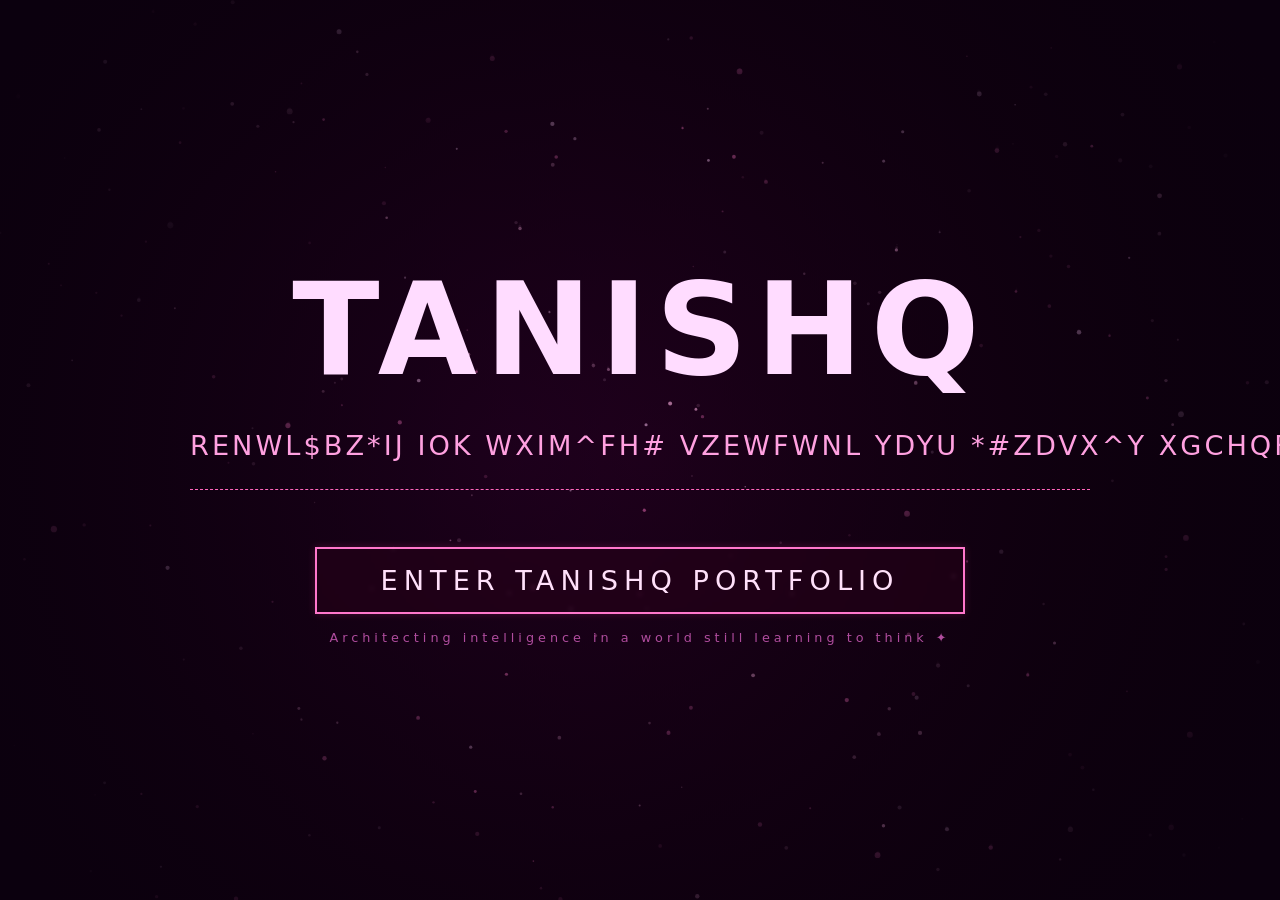
==== commit 1c62c155: "Add files via upload" ====
--- a/index.html
+++ b/index.html
@@ -611,4 +611,4 @@
     })();
   </script>
 </body>
-</html>
+</html>
